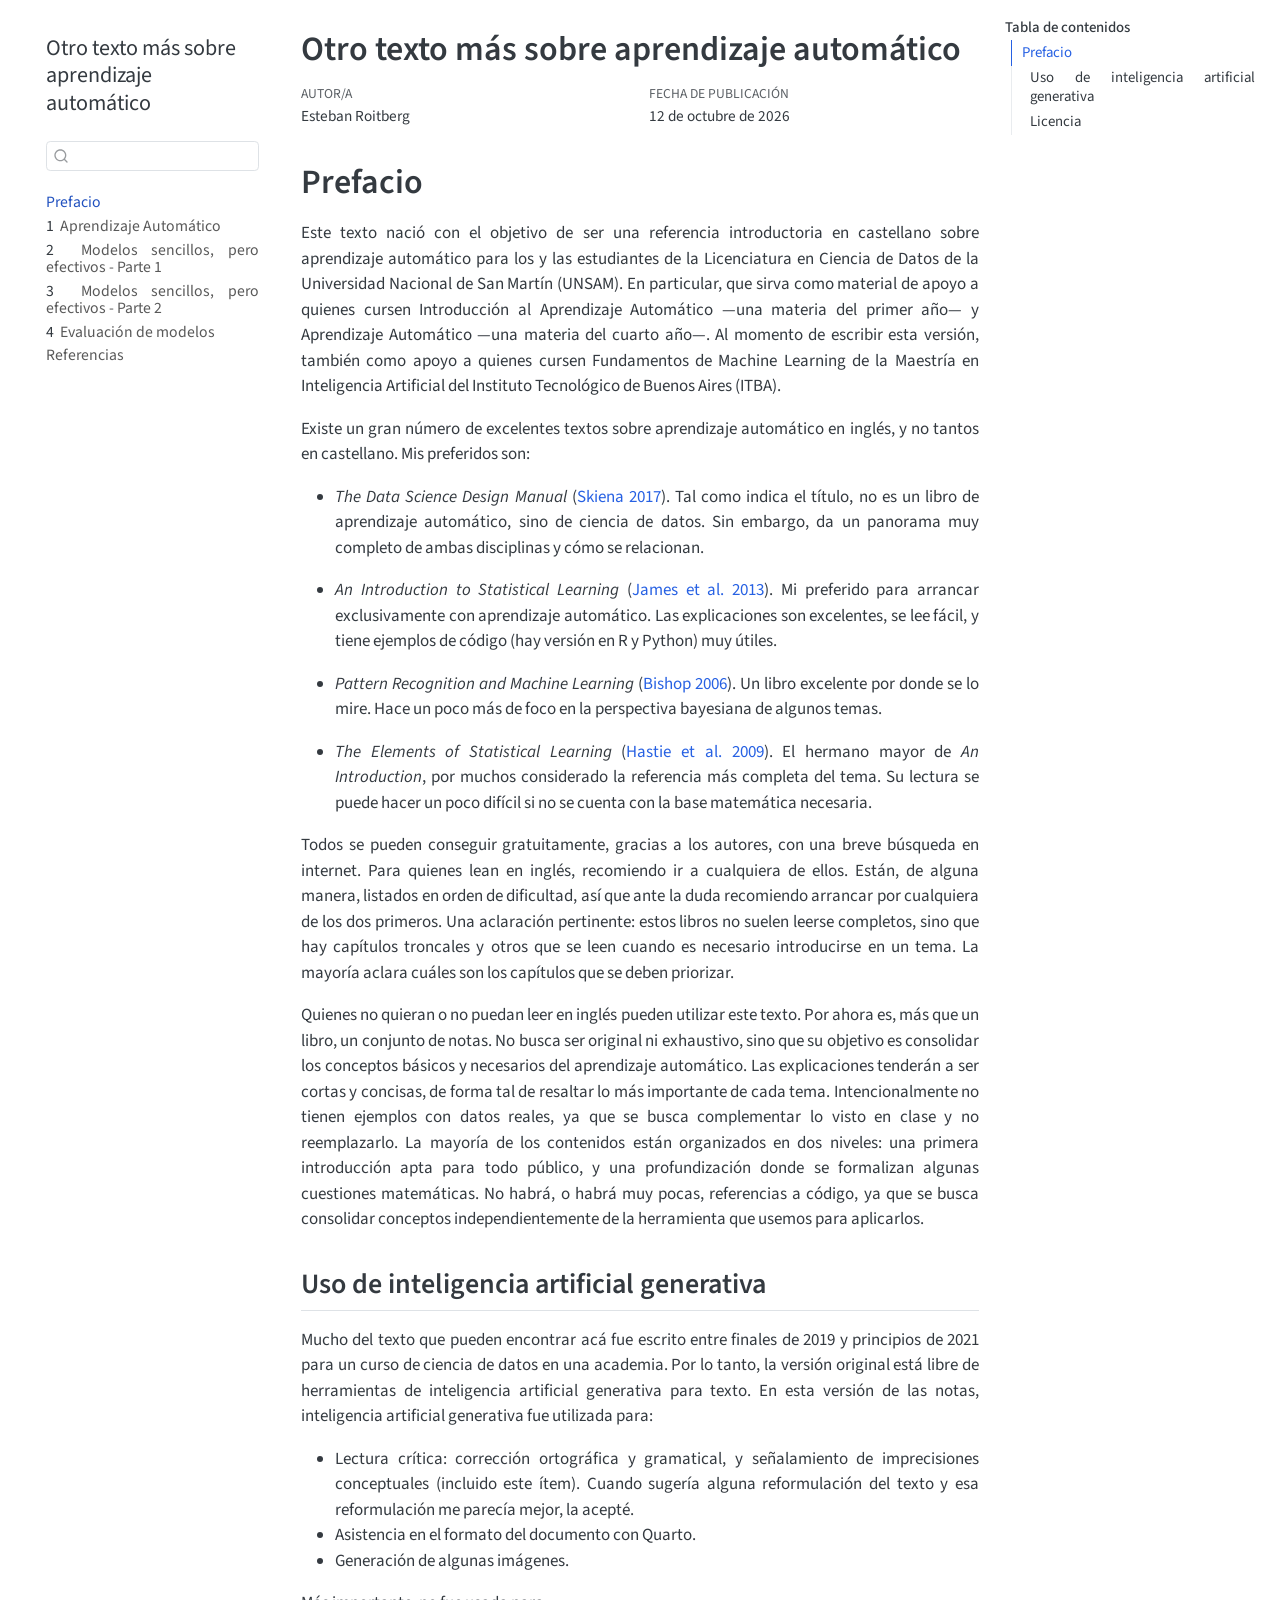
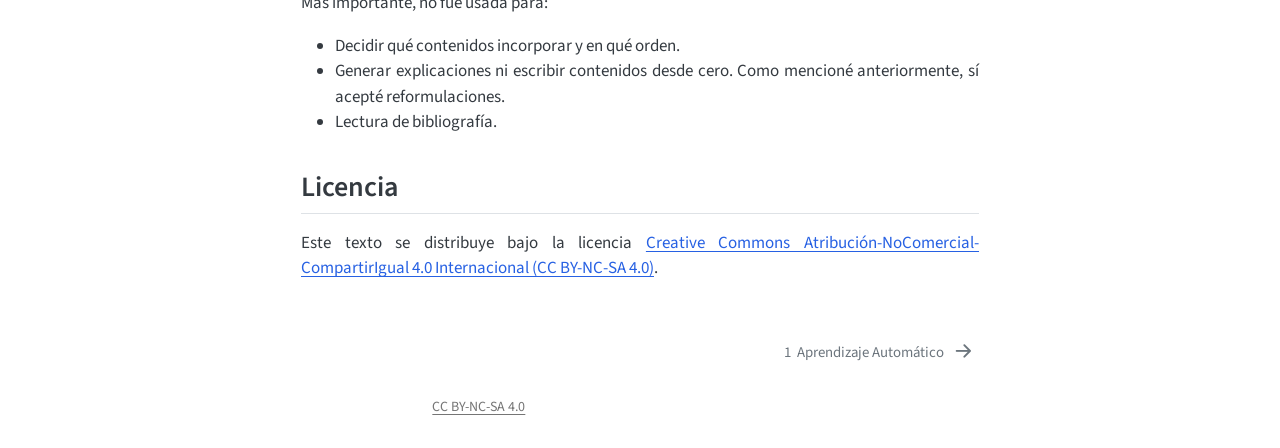
==== index.html @ 3bdeeda0 "Built site for gh-pages" ====
<!DOCTYPE html>
<html xmlns="http://www.w3.org/1999/xhtml" lang="es" xml:lang="es"><head>

<meta charset="utf-8">
<meta name="generator" content="quarto-1.10.18">

<meta name="viewport" content="width=device-width, initial-scale=1.0, user-scalable=yes">

<meta name="author" content="Esteban Roitberg">

<title>Otro texto más sobre aprendizaje automático</title>
<style>
/* Default styles provided by pandoc.
** See https://pandoc.org/MANUAL.html#variables-for-html for config info.
*/
span.smallcaps{font-variant: small-caps;}
div.columns{display: flex; gap: 1.5em;}
div.column{flex: auto;}
@media screen {
div.columns{gap: min(4vw, 1.5em);}
div.column{overflow-x: auto;}
}
div.hanging-indent{margin-left: 1.5em; text-indent: -1.5em;}
ul.task-list{list-style: none;}
ul.task-list li input[type="checkbox"] {
  width: 0.8em;
  margin: 0 0.8em 0.2em -1em; /* quarto-specific, see https://github.com/quarto-dev/quarto-cli/issues/4556 */ 
  vertical-align: middle;
}
/* CSS for citations */
div.csl-bib-body { }
div.csl-entry {
  clear: both;
}
.hanging-indent div.csl-entry {
  margin-left:2em;
  text-indent:-2em;
}
div.csl-left-margin {
  min-width:2em;
  float:left;
}
div.csl-right-inline {
  margin-left:2em;
  padding-left:1em;
}
div.csl-indent {
  margin-left: 2em;
}</style>


<script src="site_libs/quarto-nav/quarto-nav.js"></script>
<script src="site_libs/quarto-nav/headroom.min.js"></script>
<script src="site_libs/clipboard/clipboard.min.js"></script>
<script src="site_libs/quarto-search/autocomplete.umd.js"></script>
<script src="site_libs/quarto-search/fuse.min.js"></script>
<script src="site_libs/quarto-search/quarto-search.js"></script>
<meta name="quarto:offset" content="./">
<link href="./01-aprendizaje-automatico.html" rel="next">
<script src="site_libs/quarto-html/quarto.js" type="module"></script>
<script src="site_libs/quarto-html/tabsets/tabsets.js" type="module"></script>
<script src="site_libs/quarto-html/popper.min.js"></script>
<script src="site_libs/quarto-html/tippy.umd.min.js"></script>
<script src="site_libs/quarto-html/anchor.min.js"></script>
<link href="site_libs/quarto-html/tippy.css" rel="stylesheet">
<link href="site_libs/quarto-html/quarto-syntax-highlighting-64a204ab8560d761af7679ceaba22944.css" rel="stylesheet" id="quarto-text-highlighting-styles">
<script src="site_libs/bootstrap/bootstrap.min.js"></script>
<link href="site_libs/bootstrap/bootstrap-icons.css" rel="stylesheet">
<link href="site_libs/bootstrap/bootstrap-ac8c06e238fcfa0bde751453895f09d5.min.css" rel="stylesheet" append-hash="true" id="quarto-bootstrap" data-mode="light">
<script id="quarto-search-options" type="application/json">{
  "location": "sidebar",
  "copy-button": false,
  "collapse-after": 3,
  "panel-placement": "start",
  "type": "textbox",
  "limit": 50,
  "keyboard-shortcut": [
    "f",
    "/",
    "s"
  ],
  "show-item-context": false,
  "language": {
    "search-no-results-text": "No se han encontrado resultados",
    "search-matching-documents-text": "documentos encontrados",
    "search-copy-link-title": "Copiar el enlace en la búsqueda",
    "search-hide-matches-text": "Ocultar resultados adicionales",
    "search-more-match-text": "resultado adicional en este documento",
    "search-more-matches-text": "resultados adicionales en este documento",
    "search-clear-button-title": "Borrar",
    "search-text-placeholder": "",
    "search-detached-cancel-button-title": "Cancelar",
    "search-submit-button-title": "Enviar",
    "search-label": "Buscar"
  }
}</script>


<link rel="stylesheet" href="estilos.css">
</head>

<body class="nav-sidebar floating quarto-light">

<div id="quarto-search-results"></div>
  <header id="quarto-header" class="headroom fixed-top">
  <nav class="quarto-secondary-nav">
    <div class="container-fluid d-flex">
      <button type="button" class="quarto-btn-toggle btn" data-bs-toggle="collapse" role="button" data-bs-target=".quarto-sidebar-collapse-item" aria-controls="quarto-sidebar" aria-expanded="false" aria-label="Alternar barra lateral" onclick="if (window.quartoToggleHeadroom) { window.quartoToggleHeadroom(); }">
        <i class="bi bi-layout-text-sidebar-reverse"></i>
      </button>
        <nav class="quarto-page-breadcrumbs" aria-label="breadcrumb"><ol class="breadcrumb"><li class="breadcrumb-item"><a href="./index.html">Prefacio</a></li></ol></nav>
        <a class="flex-grow-1" role="navigation" data-bs-toggle="collapse" data-bs-target=".quarto-sidebar-collapse-item" aria-controls="quarto-sidebar" aria-expanded="false" aria-label="Alternar barra lateral" onclick="if (window.quartoToggleHeadroom) { window.quartoToggleHeadroom(); }">      
        </a>
      <button type="button" class="btn quarto-search-button" aria-label="Buscar" onclick="window.quartoOpenSearch();">
        <i class="bi bi-search"></i>
      </button>
    </div>
  </nav>
</header>
<!-- content -->
<div id="quarto-content" class="quarto-container page-columns page-rows-contents page-layout-article">
<!-- sidebar -->
  <nav id="quarto-sidebar" class="sidebar collapse collapse-horizontal quarto-sidebar-collapse-item sidebar-navigation floating overflow-auto">
    <div class="pt-lg-2 mt-2 text-left sidebar-header">
    <div class="sidebar-title mb-0 py-0">
      <a href="./">Otro texto más sobre aprendizaje automático</a> 
    </div>
      </div>
        <div class="mt-2 flex-shrink-0 align-items-center">
        <div class="sidebar-search">
        <div id="quarto-search" class="" title="Buscar"></div>
        </div>
        </div>
    <div class="sidebar-menu-container"> 
    <ul class="list-unstyled mt-1">
        <li class="sidebar-item">
  <div class="sidebar-item-container"> 
  <a href="./index.html" class="sidebar-item-text sidebar-link active">
 <span class="menu-text">Prefacio</span></a>
  </div>
</li>
        <li class="sidebar-item">
  <div class="sidebar-item-container"> 
  <a href="./01-aprendizaje-automatico.html" class="sidebar-item-text sidebar-link">
 <span class="menu-text"><span class="chapter-number">1</span>&nbsp; <span class="chapter-title">Aprendizaje Automático</span></span></a>
  </div>
</li>
        <li class="sidebar-item">
  <div class="sidebar-item-container"> 
  <a href="./02-modelos-sencillos-arboles.html" class="sidebar-item-text sidebar-link">
 <span class="menu-text"><span class="chapter-number">2</span>&nbsp; <span class="chapter-title">Modelos sencillos, pero efectivos - Parte 1</span></span></a>
  </div>
</li>
        <li class="sidebar-item">
  <div class="sidebar-item-container"> 
  <a href="./03-modelos-sencillos-regresion-lineal.html" class="sidebar-item-text sidebar-link">
 <span class="menu-text"><span class="chapter-number">3</span>&nbsp; <span class="chapter-title">Modelos sencillos, pero efectivos - Parte 2</span></span></a>
  </div>
</li>
        <li class="sidebar-item">
  <div class="sidebar-item-container"> 
  <a href="./04-evaluacion-de-modelos.html" class="sidebar-item-text sidebar-link">
 <span class="menu-text"><span class="chapter-number">4</span>&nbsp; <span class="chapter-title">Evaluación de modelos</span></span></a>
  </div>
</li>
        <li class="sidebar-item">
  <div class="sidebar-item-container"> 
  <a href="./references.html" class="sidebar-item-text sidebar-link">
 <span class="menu-text">Referencias</span></a>
  </div>
</li>
    </ul>
    </div>
</nav>
<div id="quarto-sidebar-glass" class="quarto-sidebar-collapse-item" data-bs-toggle="collapse" data-bs-target=".quarto-sidebar-collapse-item"></div>
<!-- margin-sidebar -->
    <div id="quarto-margin-sidebar" class="sidebar margin-sidebar">
        <nav id="TOC" role="doc-toc" class="toc-active">
    <h2 id="toc-title">Tabla de contenidos</h2>
   
  <ul>
  <li><a href="#prefacio" id="toc-prefacio" class="nav-link active" data-scroll-target="#prefacio">Prefacio</a>
  <ul class="collapse">
  <li><a href="#uso-de-inteligencia-artificial-generativa" id="toc-uso-de-inteligencia-artificial-generativa" class="nav-link" data-scroll-target="#uso-de-inteligencia-artificial-generativa">Uso de inteligencia artificial generativa</a></li>
  <li><a href="#licencia" id="toc-licencia" class="nav-link" data-scroll-target="#licencia">Licencia</a></li>
  </ul></li>
  </ul>
</nav>
    </div>
<!-- main -->
<main class="content" id="quarto-document-content">

<header id="title-block-header" class="quarto-title-block default">
<div class="quarto-title">
<h1 class="title">Otro texto más sobre aprendizaje automático</h1>
</div>



<div class="quarto-title-meta">

    <div>
    <div class="quarto-title-meta-heading">Autor/a</div>
    <div class="quarto-title-meta-contents">
             <p>Esteban Roitberg </p>
          </div>
  </div>
    
    <div>
    <div class="quarto-title-meta-heading">Fecha de publicación</div>
    <div class="quarto-title-meta-contents">
      <p class="date">12 de octubre de 2026</p>
    </div>
  </div>
  
    
  </div>
  


</header>


<section id="prefacio" class="level1 unnumbered">
<h1 class="unnumbered">Prefacio</h1>
<!-- Reglas de estilo:
1. negrita: término que se define, solo la primera vez.
1. cursiva: extranjerismos y énfasis. 

PENDIENTES:
- ¿Hacer que la figura de la intro sobre clasificación y frontersa, y la de árboles compartan puntos?
-->
<p>Este texto nació con el objetivo de ser una referencia introductoria en castellano sobre aprendizaje automático para los y las estudiantes de la Licenciatura en Ciencia de Datos de la Universidad Nacional de San Martín (UNSAM). En particular, que sirva como material de apoyo a quienes cursen Introducción al Aprendizaje Automático —una materia del primer año— y Aprendizaje Automático —una materia del cuarto año—. Al momento de escribir esta versión, también como apoyo a quienes cursen Fundamentos de Machine Learning de la Maestría en Inteligencia Artificial del Instituto Tecnológico de Buenos Aires (ITBA).</p>
<p>Existe un gran número de excelentes textos sobre aprendizaje automático en inglés, y no tantos en castellano. Mis preferidos son:</p>
<ul>
<li><p><em>The Data Science Design Manual</em> <span class="citation" data-cites="skiena2017data">(<a href="references.html#ref-skiena2017data" role="doc-biblioref">Skiena 2017</a>)</span>. Tal como indica el título, no es un libro de aprendizaje automático, sino de ciencia de datos. Sin embargo, da un panorama muy completo de ambas disciplinas y cómo se relacionan.</p></li>
<li><p><em>An Introduction to Statistical Learning</em> <span class="citation" data-cites="james2013introduction">(<a href="references.html#ref-james2013introduction" role="doc-biblioref"><span class="nocase">James et&nbsp;al.</span> 2013</a>)</span>. Mi preferido para arrancar exclusivamente con aprendizaje automático. Las explicaciones son excelentes, se lee fácil, y tiene ejemplos de código (hay versión en R y Python) muy útiles.</p></li>
<li><p><em>Pattern Recognition and Machine Learning</em> <span class="citation" data-cites="bishop2006pattern">(<a href="references.html#ref-bishop2006pattern" role="doc-biblioref">Bishop 2006</a>)</span>. Un libro excelente por donde se lo mire. Hace un poco más de foco en la perspectiva bayesiana de algunos temas.</p></li>
<li><p><em>The Elements of Statistical Learning</em> <span class="citation" data-cites="hastie2009elements">(<a href="references.html#ref-hastie2009elements" role="doc-biblioref"><span class="nocase">Hastie et&nbsp;al.</span> 2009</a>)</span>. El hermano mayor de <em>An Introduction</em>, por muchos considerado la referencia más completa del tema. Su lectura se puede hacer un poco difícil si no se cuenta con la base matemática necesaria.</p></li>
</ul>
<p>Todos se pueden conseguir gratuitamente, gracias a los autores, con una breve búsqueda en internet. Para quienes lean en inglés, recomiendo ir a cualquiera de ellos. Están, de alguna manera, listados en orden de dificultad, así que ante la duda recomiendo arrancar por cualquiera de los dos primeros. Una aclaración pertinente: estos libros no suelen leerse completos, sino que hay capítulos troncales y otros que se leen cuando es necesario introducirse en un tema. La mayoría aclara cuáles son los capítulos que se deben priorizar.</p>
<p>Quienes no quieran o no puedan leer en inglés pueden utilizar este texto. Por ahora es, más que un libro, un conjunto de notas. No busca ser original ni exhaustivo, sino que su objetivo es consolidar los conceptos básicos y necesarios del aprendizaje automático. Las explicaciones tenderán a ser cortas y concisas, de forma tal de resaltar lo más importante de cada tema. Intencionalmente no tienen ejemplos con datos reales, ya que se busca complementar lo visto en clase y no reemplazarlo. La mayoría de los contenidos están organizados en dos niveles: una primera introducción apta para todo público, y una profundización donde se formalizan algunas cuestiones matemáticas. No habrá, o habrá muy pocas, referencias a código, ya que se busca consolidar conceptos independientemente de la herramienta que usemos para aplicarlos.</p>
<section id="uso-de-inteligencia-artificial-generativa" class="level2">
<h2 class="anchored" data-anchor-id="uso-de-inteligencia-artificial-generativa">Uso de inteligencia artificial generativa</h2>
<p>Mucho del texto que pueden encontrar acá fue escrito entre finales de 2019 y principios de 2021 para un curso de ciencia de datos en una academia. Por lo tanto, la versión original está libre de herramientas de inteligencia artificial generativa para texto. En esta versión de las notas, inteligencia artificial generativa fue utilizada para:</p>
<ul>
<li>Lectura crítica: corrección ortográfica y gramatical, y señalamiento de imprecisiones conceptuales (incluido este ítem). Cuando sugería alguna reformulación del texto y esa reformulación me parecía mejor, la acepté.</li>
<li>Asistencia en el formato del documento con Quarto.</li>
<li>Generación de algunas imágenes.</li>
</ul>
<p>Más importante, no fue usada para:</p>
<ul>
<li>Decidir qué contenidos incorporar y en qué orden.</li>
<li>Generar explicaciones ni escribir contenidos desde cero. Como mencioné anteriormente, sí acepté reformulaciones.</li>
<li>Lectura de bibliografía.</li>
</ul>
</section>
<section id="licencia" class="level2">
<h2 class="anchored" data-anchor-id="licencia">Licencia</h2>
<p>Este texto se distribuye bajo la licencia <a href="https://creativecommons.org/licenses/by-nc-sa/4.0/deed.es">Creative Commons Atribución-NoComercial-CompartirIgual 4.0 Internacional (CC BY-NC-SA 4.0)</a>.</p>


<div id="refs" class="references csl-bib-body hanging-indent" role="list" style="display: none">
<div id="ref-bishop2006pattern" class="csl-entry" role="listitem">
Bishop, Christopher M. 2006. <em>Pattern Recognition and Machine Learning</em>. Springer.
</div>
<div id="ref-hastie2009elements" class="csl-entry" role="listitem">
<span class="nocase">Hastie, Trevor, Robert Tibshirani, Jerome Friedman, et&nbsp;al.</span> 2009. <em>The Elements of Statistical Learning</em>. Springer.
</div>
<div id="ref-james2013introduction" class="csl-entry" role="listitem">
<span class="nocase">James, Gareth, Daniela Witten, Trevor Hastie, Robert Tibshirani, et&nbsp;al.</span> 2013. <em>An Introduction to Statistical Learning</em>. Springer.
</div>
<div id="ref-skiena2017data" class="csl-entry" role="listitem">
Skiena, Steven S. 2017. <em>The Data Science Design Manual</em>. Springer.
</div>
</div>
</section>
</section>

</main> <!-- /main -->
<script id="quarto-html-after-body" type="application/javascript">
  window.document.addEventListener("DOMContentLoaded", function (event) {
    const icon = "";
    const anchorJS = new window.AnchorJS();
    anchorJS.options = {
      placement: 'right',
      icon: icon
    };
    anchorJS.add('.anchored');
    const isCodeAnnotation = (el) => {
      for (const clz of el.classList) {
        if (clz.startsWith('code-annotation-')) {                     
          return true;
        }
      }
      return false;
    }
    const onCopySuccess = function(e) {
      // button target
      const button = e.trigger;
      // don't keep focus
      button.blur();
      // flash "checked"
      button.classList.add('code-copy-button-checked');
      var currentTitle = button.getAttribute("title");
      button.setAttribute("title", "Copiado");
      let tooltip;
      if (window.bootstrap) {
        button.setAttribute("data-bs-toggle", "tooltip");
        button.setAttribute("data-bs-placement", "left");
        button.setAttribute("data-bs-title", "Copiado");
        tooltip = new bootstrap.Tooltip(button, 
          { trigger: "manual", 
            customClass: "code-copy-button-tooltip",
            offset: [0, -8]});
        tooltip.show();    
      }
      setTimeout(function() {
        if (tooltip) {
          tooltip.hide();
          button.removeAttribute("data-bs-title");
          button.removeAttribute("data-bs-toggle");
          button.removeAttribute("data-bs-placement");
        }
        button.setAttribute("title", currentTitle);
        button.classList.remove('code-copy-button-checked');
      }, 1000);
      // clear code selection
      e.clearSelection();
    }
    const getTextToCopy = function(trigger) {
      const outerScaffold = trigger.parentElement.cloneNode(true);
      const codeEl = outerScaffold.querySelector('code');
      for (const childEl of codeEl.children) {
        if (isCodeAnnotation(childEl)) {
          childEl.remove();
        }
      }
      return codeEl.innerText;
    }
    const clipboard = new window.ClipboardJS('.code-copy-button:not([data-in-quarto-modal])', {
      text: getTextToCopy
    });
    clipboard.on('success', onCopySuccess);
    if (window.document.getElementById('quarto-embedded-source-code-modal')) {
      const clipboardModal = new window.ClipboardJS('.code-copy-button[data-in-quarto-modal]', {
        text: getTextToCopy,
        container: window.document.getElementById('quarto-embedded-source-code-modal')
      });
      clipboardModal.on('success', onCopySuccess);
    }
      var localhostRegex = new RegExp(/^(?:http|https):\/\/localhost\:?[0-9]*\//);
      var mailtoRegex = new RegExp(/^mailto:/);
        var filterRegex = new RegExp('/' + window.location.host + '/');
      var isInternal = (href) => {
          return filterRegex.test(href) || localhostRegex.test(href) || mailtoRegex.test(href);
      }
      // Inspect non-navigation links and adorn them if external
     var links = window.document.querySelectorAll('a[href]:not(.nav-link):not(.navbar-brand):not(.toc-action):not(.sidebar-link):not(.sidebar-item-toggle):not(.pagination-link):not(.no-external):not([aria-hidden]):not(.dropdown-item):not(.quarto-navigation-tool):not(.about-link)');
      for (var i=0; i<links.length; i++) {
        const link = links[i];
        if (!isInternal(link.href)) {
          // undo the damage that might have been done by quarto-nav.js in the case of
          // links that we want to consider external
          if (link.dataset.originalHref !== undefined) {
            link.href = link.dataset.originalHref;
          }
        }
      }
    function tippyHover(el, contentFn, onTriggerFn, onUntriggerFn) {
      const config = {
        allowHTML: true,
        maxWidth: 500,
        delay: 100,
        arrow: false,
        appendTo: function(el) {
            return el.parentElement;
        },
        interactive: true,
        interactiveBorder: 10,
        theme: 'quarto',
        placement: 'bottom-start',
      };
      if (contentFn) {
        config.content = contentFn;
      }
      if (onTriggerFn) {
        config.onTrigger = onTriggerFn;
      }
      if (onUntriggerFn) {
        config.onUntrigger = onUntriggerFn;
      }
      window.tippy(el, config); 
    }
    const noterefs = window.document.querySelectorAll('a[role="doc-noteref"]');
    for (var i=0; i<noterefs.length; i++) {
      const ref = noterefs[i];
      tippyHover(ref, function() {
        // use id or data attribute instead here
        let href = ref.getAttribute('data-footnote-href') || ref.getAttribute('href');
        try { href = new URL(href).hash; } catch {}
        const id = href.replace(/^#\/?/, "");
        const note = window.document.getElementById(id);
        if (note) {
          return note.innerHTML;
        } else {
          return "";
        }
      });
    }
    const xrefs = window.document.querySelectorAll('a.quarto-xref');
    const processXRef = (id, note) => {
      // Strip column container classes
      const stripColumnClz = (el) => {
        el.classList.remove("page-full", "page-columns");
        if (el.children) {
          for (const child of el.children) {
            stripColumnClz(child);
          }
        }
      }
      stripColumnClz(note)
      if (id === null || id.startsWith('sec-')) {
        // Special case sections, only their first couple elements
        const container = document.createElement("div");
        if (note.children && note.children.length > 2) {
          container.appendChild(note.children[0].cloneNode(true));
          for (let i = 1; i < note.children.length; i++) {
            const child = note.children[i];
            if (child.tagName === "P" && child.innerText === "") {
              continue;
            } else {
              container.appendChild(child.cloneNode(true));
              break;
            }
          }
          if (window.Quarto?.typesetMath) {
            window.Quarto.typesetMath(container);
          }
          return container.innerHTML
        } else {
          if (window.Quarto?.typesetMath) {
            window.Quarto.typesetMath(note);
          }
          return note.innerHTML;
        }
      } else {
        // Remove any anchor links if they are present
        const anchorLink = note.querySelector('a.anchorjs-link');
        if (anchorLink) {
          anchorLink.remove();
        }
        if (window.Quarto?.typesetMath) {
          window.Quarto.typesetMath(note);
        }
        if (note.classList.contains("callout")) {
          return note.outerHTML;
        } else {
          return note.innerHTML;
        }
      }
    }
    for (var i=0; i<xrefs.length; i++) {
      const xref = xrefs[i];
      tippyHover(xref, undefined, function(instance) {
        instance.disable();
        let url = xref.getAttribute('href');
        let hash = undefined; 
        if (url.startsWith('#')) {
          hash = url;
        } else {
          try { hash = new URL(url).hash; } catch {}
        }
        if (hash) {
          const id = hash.replace(/^#\/?/, "");
          const note = window.document.getElementById(id);
          if (note !== null) {
            try {
              const html = processXRef(id, note.cloneNode(true));
              instance.setContent(html);
            } finally {
              instance.enable();
              instance.show();
            }
          } else {
            // See if we can fetch this
            fetch(url.split('#')[0])
            .then(res => res.text())
            .then(html => {
              const parser = new DOMParser();
              const htmlDoc = parser.parseFromString(html, "text/html");
              const note = htmlDoc.getElementById(id);
              if (note !== null) {
                const html = processXRef(id, note);
                instance.setContent(html);
              } 
            }).finally(() => {
              instance.enable();
              instance.show();
            });
          }
        } else {
          // See if we can fetch a full url (with no hash to target)
          // This is a special case and we should probably do some content thinning / targeting
          fetch(url)
          .then(res => res.text())
          .then(html => {
            const parser = new DOMParser();
            const htmlDoc = parser.parseFromString(html, "text/html");
            const note = htmlDoc.querySelector('main.content');
            if (note !== null) {
              // This should only happen for chapter cross references
              // (since there is no id in the URL)
              // remove the first header
              if (note.children.length > 0 && note.children[0].tagName === "HEADER") {
                note.children[0].remove();
              }
              const html = processXRef(null, note);
              instance.setContent(html);
            } 
          }).finally(() => {
            instance.enable();
            instance.show();
          });
        }
      }, function(instance) {
      });
    }
        let selectedAnnoteEl;
        const selectorForAnnotation = ( cell, annotation) => {
          let cellAttr = 'data-code-cell="' + cell + '"';
          let lineAttr = 'data-code-annotation="' +  annotation + '"';
          const selector = 'span[' + cellAttr + '][' + lineAttr + ']';
          return selector;
        }
        const selectCodeLines = (annoteEl) => {
          const doc = window.document;
          const targetCell = annoteEl.getAttribute("data-target-cell");
          const targetAnnotation = annoteEl.getAttribute("data-target-annotation");
          const annoteSpan = window.document.querySelector(selectorForAnnotation(targetCell, targetAnnotation));
          const lines = annoteSpan.getAttribute("data-code-lines").split(",");
          const lineIds = lines.map((line) => {
            return targetCell + "-" + line;
          })
          let top = null;
          let height = null;
          let parent = null;
          if (lineIds.length > 0) {
              //compute the position of the single el (top and bottom and make a div)
              const el = window.document.getElementById(lineIds[0]);
              top = el.offsetTop;
              height = el.offsetHeight;
              parent = el.parentElement.parentElement;
            if (lineIds.length > 1) {
              const lastEl = window.document.getElementById(lineIds[lineIds.length - 1]);
              const bottom = lastEl.offsetTop + lastEl.offsetHeight;
              height = bottom - top;
            }
            if (top !== null && height !== null && parent !== null) {
              // cook up a div (if necessary) and position it 
              let div = window.document.getElementById("code-annotation-line-highlight");
              if (div === null) {
                div = window.document.createElement("div");
                div.setAttribute("id", "code-annotation-line-highlight");
                div.style.position = 'absolute';
                parent.appendChild(div);
              }
              div.style.top = top - 2 + "px";
              div.style.height = height + 4 + "px";
              div.style.left = 0;
              let gutterDiv = window.document.getElementById("code-annotation-line-highlight-gutter");
              if (gutterDiv === null) {
                gutterDiv = window.document.createElement("div");
                gutterDiv.setAttribute("id", "code-annotation-line-highlight-gutter");
                gutterDiv.style.position = 'absolute';
                const codeCell = window.document.getElementById(targetCell);
                const gutter = codeCell.querySelector('.code-annotation-gutter');
                gutter.appendChild(gutterDiv);
              }
              gutterDiv.style.top = top - 2 + "px";
              gutterDiv.style.height = height + 4 + "px";
            }
            selectedAnnoteEl = annoteEl;
          }
        };
        const unselectCodeLines = () => {
          const elementsIds = ["code-annotation-line-highlight", "code-annotation-line-highlight-gutter"];
          elementsIds.forEach((elId) => {
            const div = window.document.getElementById(elId);
            if (div) {
              div.remove();
            }
          });
          selectedAnnoteEl = undefined;
        };
          // Handle positioning of the toggle
      window.addEventListener(
        "resize",
        throttle(() => {
          elRect = undefined;
          if (selectedAnnoteEl) {
            selectCodeLines(selectedAnnoteEl);
          }
        }, 10)
      );
      function throttle(fn, ms) {
      let throttle = false;
      let timer;
        return (...args) => {
          if(!throttle) { // first call gets through
              fn.apply(this, args);
              throttle = true;
          } else { // all the others get throttled
              if(timer) clearTimeout(timer); // cancel #2
              timer = setTimeout(() => {
                fn.apply(this, args);
                timer = throttle = false;
              }, ms);
          }
        };
      }
        // Attach click handler to the DT
        const annoteDls = window.document.querySelectorAll('dt[data-target-cell]');
        for (const annoteDlNode of annoteDls) {
          annoteDlNode.addEventListener('click', (event) => {
            const clickedEl = event.target;
            if (clickedEl !== selectedAnnoteEl) {
              unselectCodeLines();
              const activeEl = window.document.querySelector('dt[data-target-cell].code-annotation-active');
              if (activeEl) {
                activeEl.classList.remove('code-annotation-active');
              }
              selectCodeLines(clickedEl);
              clickedEl.classList.add('code-annotation-active');
            } else {
              // Unselect the line
              unselectCodeLines();
              clickedEl.classList.remove('code-annotation-active');
            }
          });
        }
    const findCites = (el) => {
      const parentEl = el.parentElement;
      if (parentEl) {
        const cites = parentEl.dataset.cites;
        if (cites) {
          return {
            el,
            cites: cites.split(' ')
          };
        } else {
          return findCites(el.parentElement)
        }
      } else {
        return undefined;
      }
    };
    var bibliorefs = window.document.querySelectorAll('a[role="doc-biblioref"]');
    for (var i=0; i<bibliorefs.length; i++) {
      const ref = bibliorefs[i];
      const citeInfo = findCites(ref);
      if (citeInfo) {
        tippyHover(citeInfo.el, function() {
          var popup = window.document.createElement('div');
          citeInfo.cites.forEach(function(cite) {
            var citeDiv = window.document.createElement('div');
            citeDiv.classList.add('hanging-indent');
            citeDiv.classList.add('csl-entry');
            var biblioDiv = window.document.getElementById('ref-' + cite);
            if (biblioDiv) {
              citeDiv.innerHTML = biblioDiv.innerHTML;
            }
            popup.appendChild(citeDiv);
          });
          return popup.innerHTML;
        });
      }
    }
  });
  </script>
<nav class="page-navigation">
  <div class="nav-page nav-page-previous">
  </div>
  <div class="nav-page nav-page-next">
      <a href="./01-aprendizaje-automatico.html" class="pagination-link" aria-label="Aprendizaje Automático">
        <span class="nav-page-text"><span class="chapter-number">1</span>&nbsp; <span class="chapter-title">Aprendizaje Automático</span></span> <i class="bi bi-arrow-right-short"></i>
      </a>
  </div>
</nav>
</div> <!-- /content -->
<footer class="footer">
  <div class="nav-footer">
    <div class="nav-footer-left">
      &nbsp;
    </div>   
    <div class="nav-footer-center">
<p><a href="https://creativecommons.org/licenses/by-nc-sa/4.0/deed.es">CC BY-NC-SA 4.0</a></p>
</div>
    <div class="nav-footer-right">
      &nbsp;
    </div>
  </div>
</footer>




</body></html>
---- site_libs/quarto-html/tippy.css ----
.tippy-box[data-animation=fade][data-state=hidden]{opacity:0}[data-tippy-root]{max-width:calc(100vw - 10px)}.tippy-box{position:relative;background-color:#333;color:#fff;border-radius:4px;font-size:14px;line-height:1.4;white-space:normal;outline:0;transition-property:transform,visibility,opacity}.tippy-box[data-placement^=top]>.tippy-arrow{bottom:0}.tippy-box[data-placement^=top]>.tippy-arrow:before{bottom:-7px;left:0;border-width:8px 8px 0;border-top-color:initial;transform-origin:center top}.tippy-box[data-placement^=bottom]>.tippy-arrow{top:0}.tippy-box[data-placement^=bottom]>.tippy-arrow:before{top:-7px;left:0;border-width:0 8px 8px;border-bottom-color:initial;transform-origin:center bottom}.tippy-box[data-placement^=left]>.tippy-arrow{right:0}.tippy-box[data-placement^=left]>.tippy-arrow:before{border-width:8px 0 8px 8px;border-left-color:initial;right:-7px;transform-origin:center left}.tippy-box[data-placement^=right]>.tippy-arrow{left:0}.tippy-box[data-placement^=right]>.tippy-arrow:before{left:-7px;border-width:8px 8px 8px 0;border-right-color:initial;transform-origin:center right}.tippy-box[data-inertia][data-state=visible]{transition-timing-function:cubic-bezier(.54,1.5,.38,1.11)}.tippy-arrow{width:16px;height:16px;color:#333}.tippy-arrow:before{content:"";position:absolute;border-color:transparent;border-style:solid}.tippy-content{position:relative;padding:5px 9px;z-index:1}
---- site_libs/quarto-html/quarto-syntax-highlighting-64a204ab8560d761af7679ceaba22944.css ----
/* quarto syntax highlight colors */
:root {
  --quarto-hl-ot-color: #003B4F;
  --quarto-hl-at-color: #657422;
  --quarto-hl-ss-color: #20794D;
  --quarto-hl-an-color: #5E5E5E;
  --quarto-hl-fu-color: #4758AB;
  --quarto-hl-st-color: #20794D;
  --quarto-hl-cf-color: #003B4F;
  --quarto-hl-op-color: #5E5E5E;
  --quarto-hl-er-color: #AD0000;
  --quarto-hl-bn-color: #AD0000;
  --quarto-hl-al-color: #AD0000;
  --quarto-hl-va-color: #111111;
  --quarto-hl-bu-color: inherit;
  --quarto-hl-ex-color: inherit;
  --quarto-hl-pp-color: #AD0000;
  --quarto-hl-in-color: #5E5E5E;
  --quarto-hl-vs-color: #20794D;
  --quarto-hl-wa-color: #5E5E5E;
  --quarto-hl-do-color: #5E5E5E;
  --quarto-hl-im-color: #00769E;
  --quarto-hl-ch-color: #20794D;
  --quarto-hl-dt-color: #AD0000;
  --quarto-hl-fl-color: #AD0000;
  --quarto-hl-co-color: #5E5E5E;
  --quarto-hl-cv-color: #5E5E5E;
  --quarto-hl-cn-color: #8f5902;
  --quarto-hl-sc-color: #5E5E5E;
  --quarto-hl-dv-color: #AD0000;
  --quarto-hl-kw-color: #003B4F;
}

/* other quarto variables */
:root {
  --quarto-font-monospace: SFMono-Regular, Menlo, Monaco, Consolas, "Liberation Mono", "Courier New", monospace;
}

/* syntax highlight based on Pandoc's rules */
pre > code.sourceCode > span {
  color: #003B4F;
}

code.sourceCode > span {
  color: #003B4F;
}

div.sourceCode,
div.sourceCode pre.sourceCode {
  color: #003B4F;
}

/* Normal */
code span {
  color: #003B4F;
}

/* Alert */
code span.al {
  color: #AD0000;
  font-style: inherit;
}

/* Annotation */
code span.an {
  color: #5E5E5E;
  font-style: inherit;
}

/* Attribute */
code span.at {
  color: #657422;
  font-style: inherit;
}

/* BaseN */
code span.bn {
  color: #AD0000;
  font-style: inherit;
}

/* BuiltIn */
code span.bu {
  font-style: inherit;
}

/* ControlFlow */
code span.cf {
  color: #003B4F;
  font-weight: bold;
  font-style: inherit;
}

/* Char */
code span.ch {
  color: #20794D;
  font-style: inherit;
}

/* Constant */
code span.cn {
  color: #8f5902;
  font-style: inherit;
}

/* Comment */
code span.co {
  color: #5E5E5E;
  font-style: inherit;
}

/* CommentVar */
code span.cv {
  color: #5E5E5E;
  font-style: italic;
}

/* Documentation */
code span.do {
  color: #5E5E5E;
  font-style: italic;
}

/* DataType */
code span.dt {
  color: #AD0000;
  font-style: inherit;
}

/* DecVal */
code span.dv {
  color: #AD0000;
  font-style: inherit;
}

/* Error */
code span.er {
  color: #AD0000;
  font-style: inherit;
}

/* Extension */
code span.ex {
  font-style: inherit;
}

/* Float */
code span.fl {
  color: #AD0000;
  font-style: inherit;
}

/* Function */
code span.fu {
  color: #4758AB;
  font-style: inherit;
}

/* Import */
code span.im {
  color: #00769E;
  font-style: inherit;
}

/* Information */
code span.in {
  color: #5E5E5E;
  font-style: inherit;
}

/* Keyword */
code span.kw {
  color: #003B4F;
  font-weight: bold;
  font-style: inherit;
}

/* Operator */
code span.op {
  color: #5E5E5E;
  font-style: inherit;
}

/* Other */
code span.ot {
  color: #003B4F;
  font-style: inherit;
}

/* Preprocessor */
code span.pp {
  color: #AD0000;
  font-style: inherit;
}

/* SpecialChar */
code span.sc {
  color: #5E5E5E;
  font-style: inherit;
}

/* SpecialString */
code span.ss {
  color: #20794D;
  font-style: inherit;
}

/* String */
code span.st {
  color: #20794D;
  font-style: inherit;
}

/* Variable */
code span.va {
  color: #111111;
  font-style: inherit;
}

/* VerbatimString */
code span.vs {
  color: #20794D;
  font-style: inherit;
}

/* Warning */
code span.wa {
  color: #5E5E5E;
  font-style: italic;
}

.prevent-inlining {
  content: "</";
}

/*# sourceMappingURL=9d8d5bb603a83b8298b89080a598c93b.css.map */
---- estilos.css ----
/* estilos.css */
p, li {
  text-align: justify;
  hyphens: auto;
}

.fuente {
  margin-left: 1cm;
  margin-right: 1cm;
  font-size: 0.9em;
}
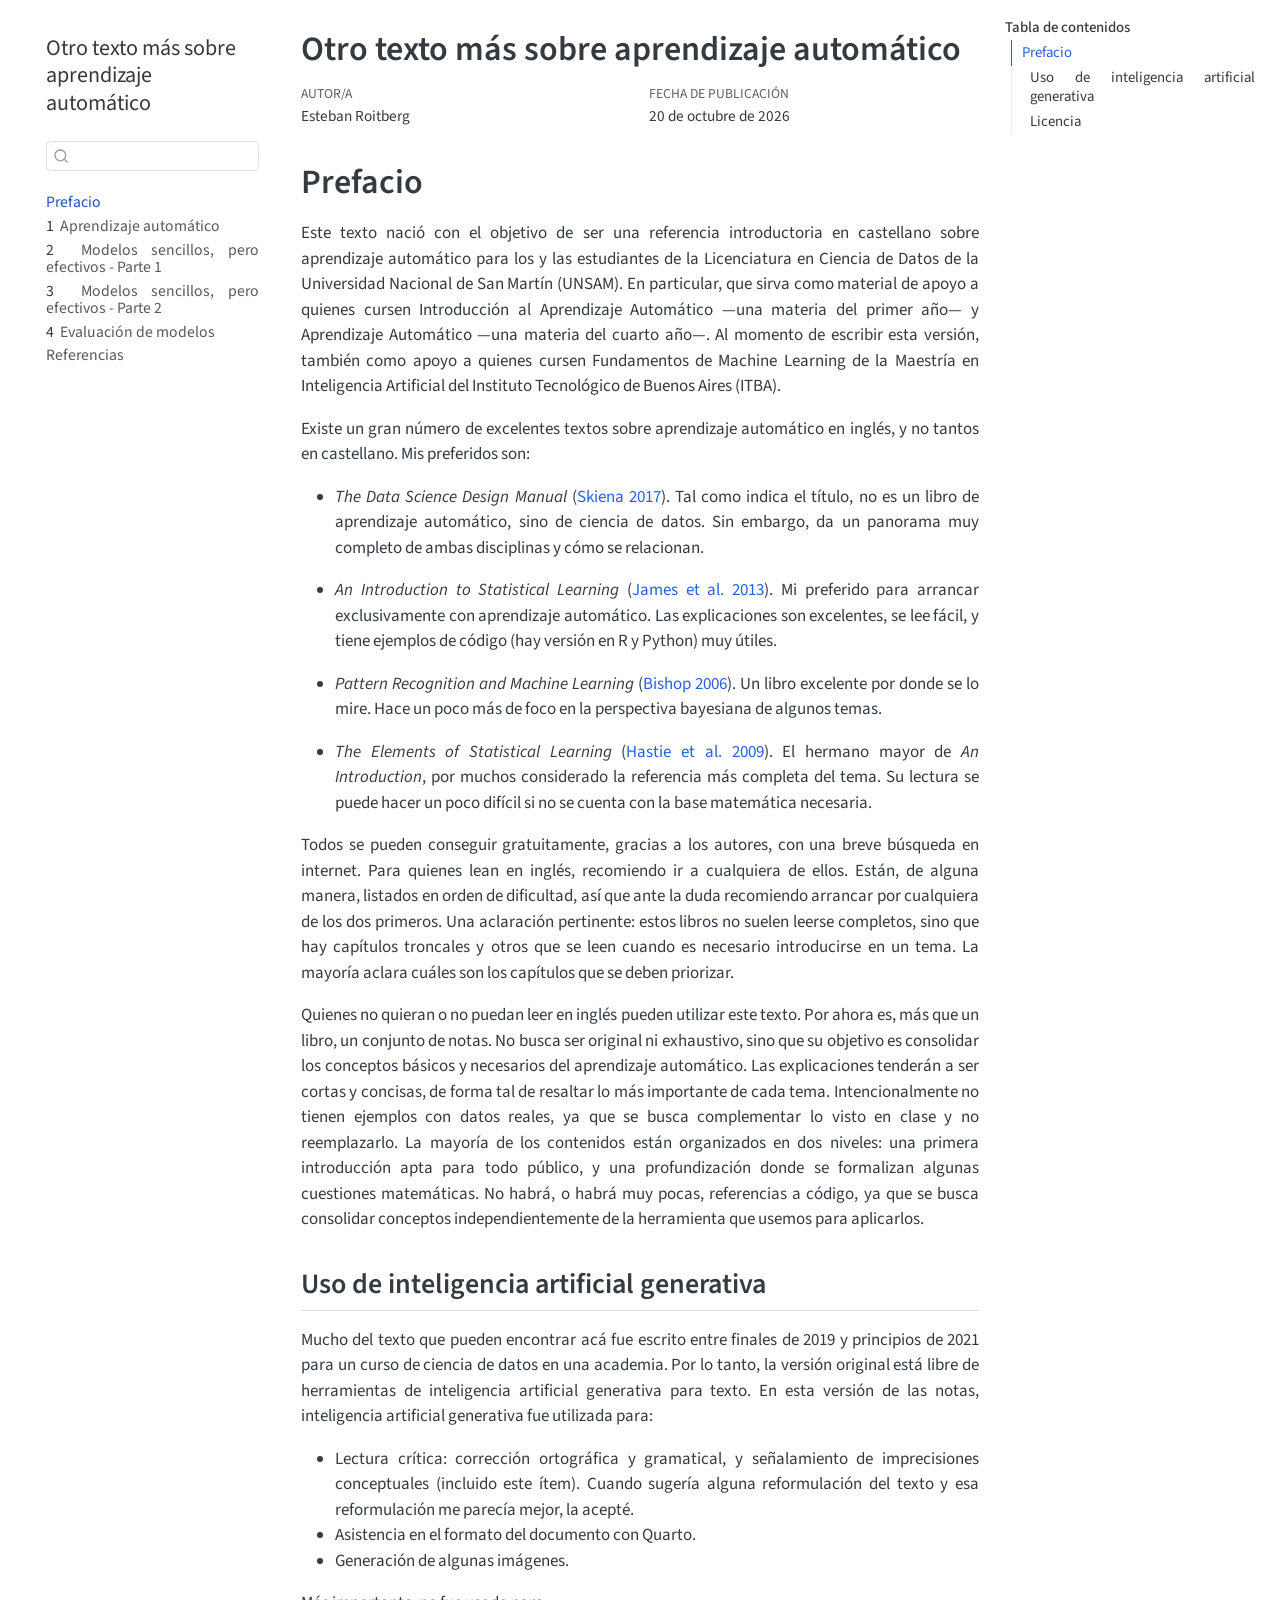
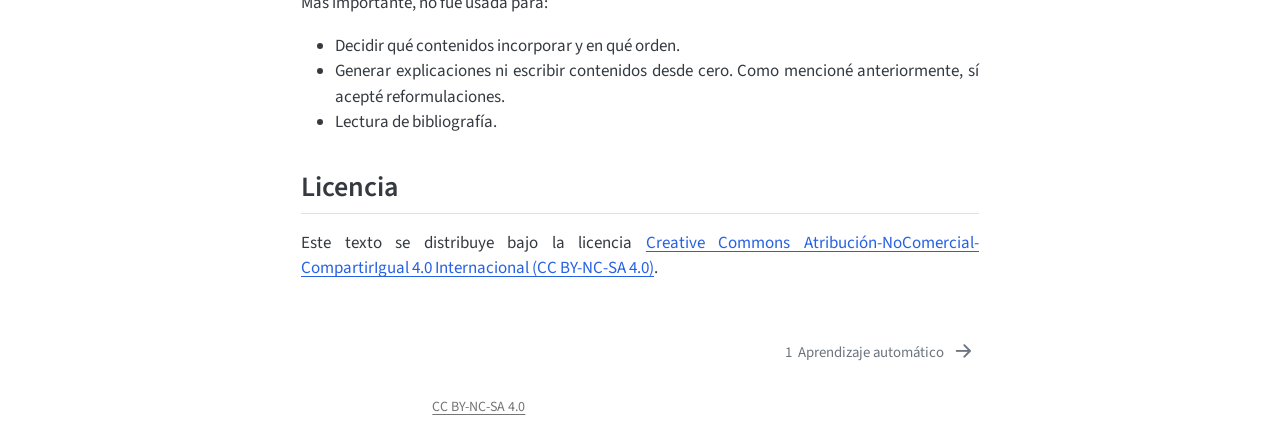
==== commit ce8115ac: "Built site for gh-pages" ====
--- a/index.html
+++ b/index.html
@@ -142,7 +142,7 @@
         <li class="sidebar-item">
   <div class="sidebar-item-container"> 
   <a href="./01-aprendizaje-automatico.html" class="sidebar-item-text sidebar-link">
- <span class="menu-text"><span class="chapter-number">1</span>&nbsp; <span class="chapter-title">Aprendizaje Automático</span></span></a>
+ <span class="menu-text"><span class="chapter-number">1</span>&nbsp; <span class="chapter-title">Aprendizaje automático</span></span></a>
   </div>
 </li>
         <li class="sidebar-item">
@@ -209,7 +209,7 @@
     <div>
     <div class="quarto-title-meta-heading">Fecha de publicación</div>
     <div class="quarto-title-meta-contents">
-      <p class="date">12 de octubre de 2026</p>
+      <p class="date">20 de octubre de 2026</p>
     </div>
   </div>
   
@@ -682,8 +682,8 @@
   <div class="nav-page nav-page-previous">
   </div>
   <div class="nav-page nav-page-next">
-      <a href="./01-aprendizaje-automatico.html" class="pagination-link" aria-label="Aprendizaje Automático">
-        <span class="nav-page-text"><span class="chapter-number">1</span>&nbsp; <span class="chapter-title">Aprendizaje Automático</span></span> <i class="bi bi-arrow-right-short"></i>
+      <a href="./01-aprendizaje-automatico.html" class="pagination-link" aria-label="Aprendizaje automático">
+        <span class="nav-page-text"><span class="chapter-number">1</span>&nbsp; <span class="chapter-title">Aprendizaje automático</span></span> <i class="bi bi-arrow-right-short"></i>
       </a>
   </div>
 </nav>
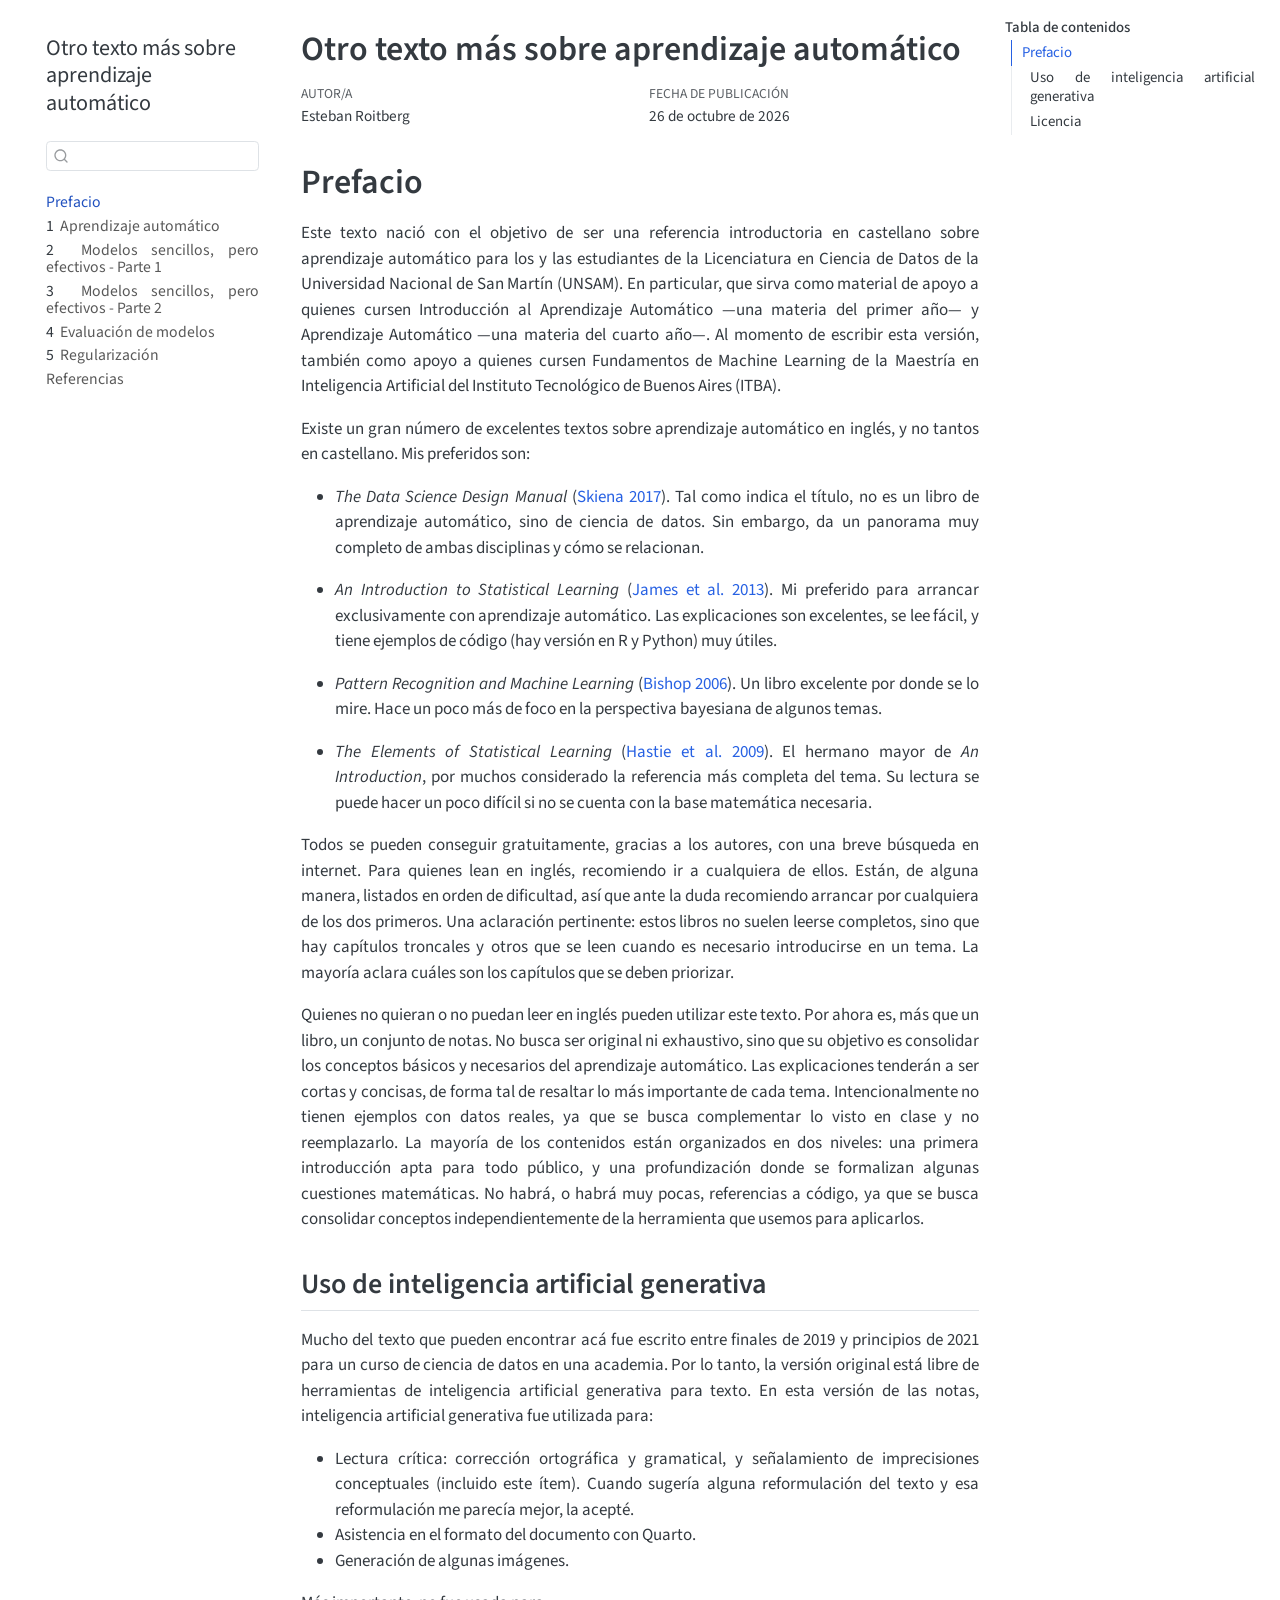
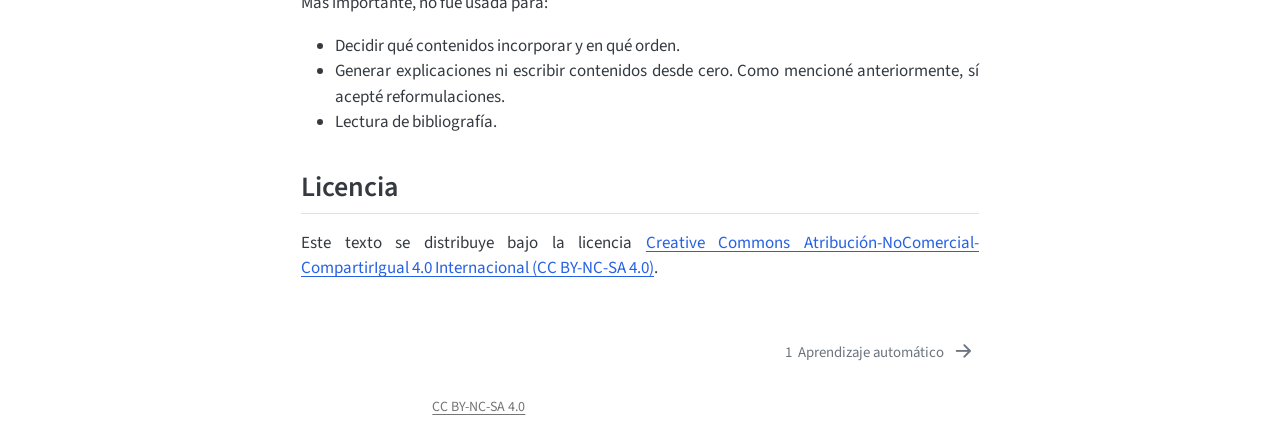
==== commit 6381a2a7: "Built site for gh-pages" ====
--- a/index.html
+++ b/index.html
@@ -165,6 +165,12 @@
 </li>
         <li class="sidebar-item">
   <div class="sidebar-item-container"> 
+  <a href="./05-regularizacion.html" class="sidebar-item-text sidebar-link">
+ <span class="menu-text"><span class="chapter-number">5</span>&nbsp; <span class="chapter-title">Regularización</span></span></a>
+  </div>
+</li>
+        <li class="sidebar-item">
+  <div class="sidebar-item-container"> 
   <a href="./references.html" class="sidebar-item-text sidebar-link">
  <span class="menu-text">Referencias</span></a>
   </div>
@@ -209,7 +215,7 @@
     <div>
     <div class="quarto-title-meta-heading">Fecha de publicación</div>
     <div class="quarto-title-meta-contents">
-      <p class="date">20 de octubre de 2026</p>
+      <p class="date">26 de octubre de 2026</p>
     </div>
   </div>
   
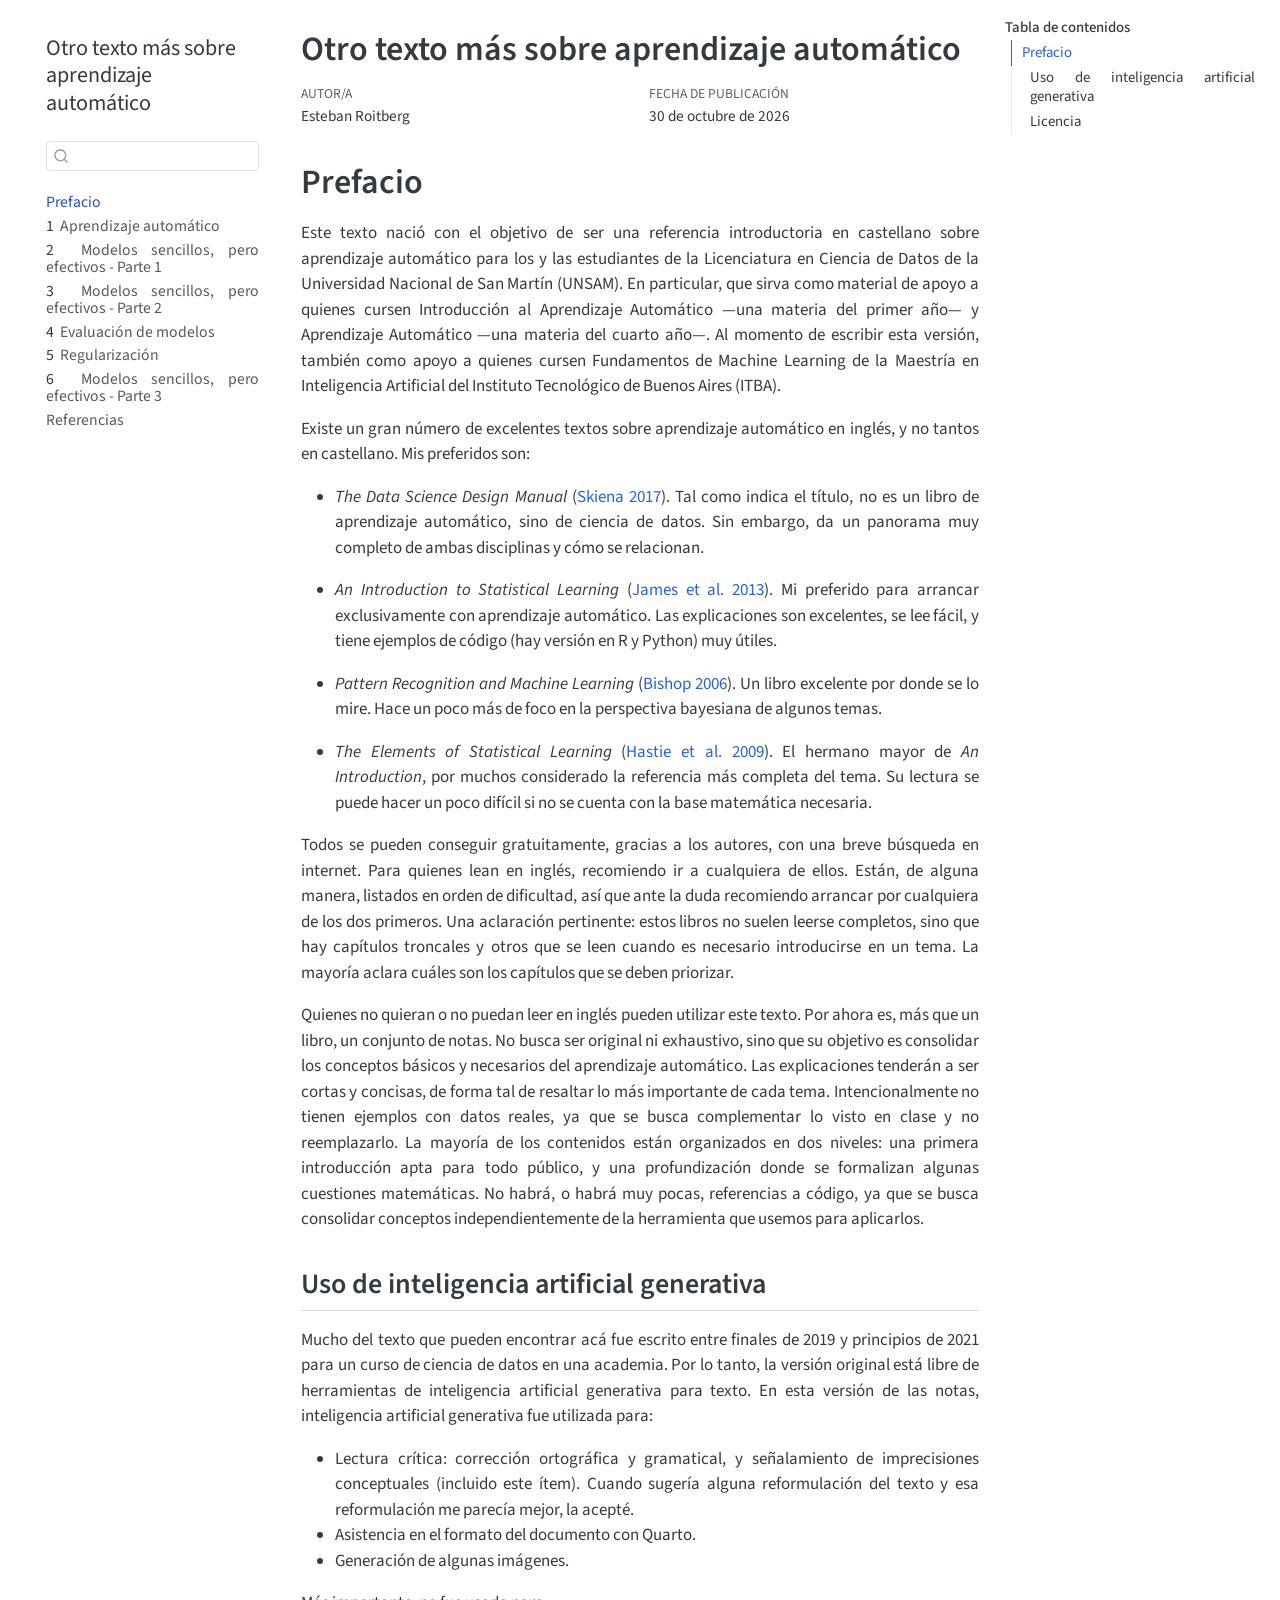
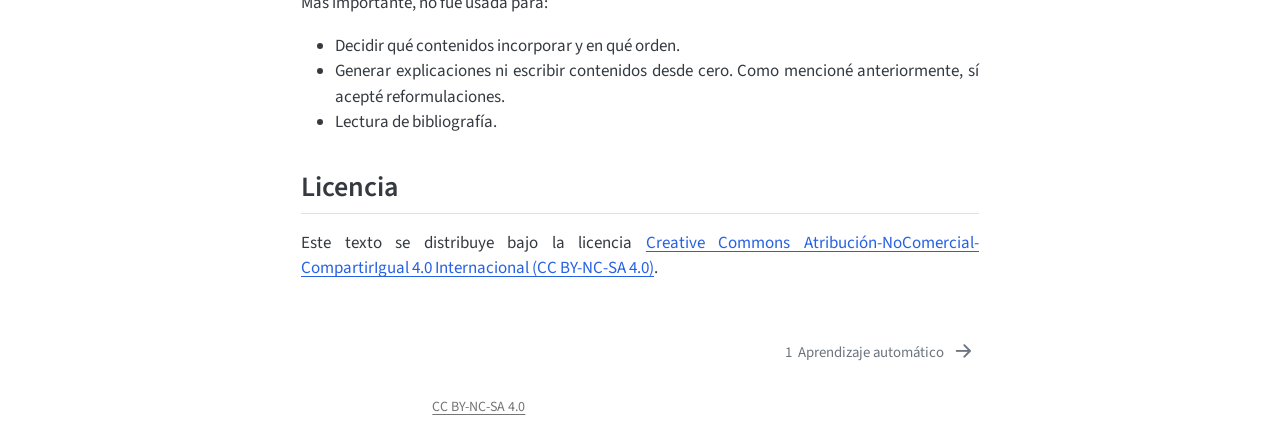
==== commit e4190b5f: "Built site for gh-pages" ====
--- a/index.html
+++ b/index.html
@@ -171,6 +171,12 @@
 </li>
         <li class="sidebar-item">
   <div class="sidebar-item-container"> 
+  <a href="./06-modelos-sencillos-regresion-logistica.html" class="sidebar-item-text sidebar-link">
+ <span class="menu-text"><span class="chapter-number">6</span>&nbsp; <span class="chapter-title">Modelos sencillos, pero efectivos - Parte 3</span></span></a>
+  </div>
+</li>
+        <li class="sidebar-item">
+  <div class="sidebar-item-container"> 
   <a href="./references.html" class="sidebar-item-text sidebar-link">
  <span class="menu-text">Referencias</span></a>
   </div>
@@ -215,7 +221,7 @@
     <div>
     <div class="quarto-title-meta-heading">Fecha de publicación</div>
     <div class="quarto-title-meta-contents">
-      <p class="date">26 de octubre de 2026</p>
+      <p class="date">30 de octubre de 2026</p>
     </div>
   </div>
   
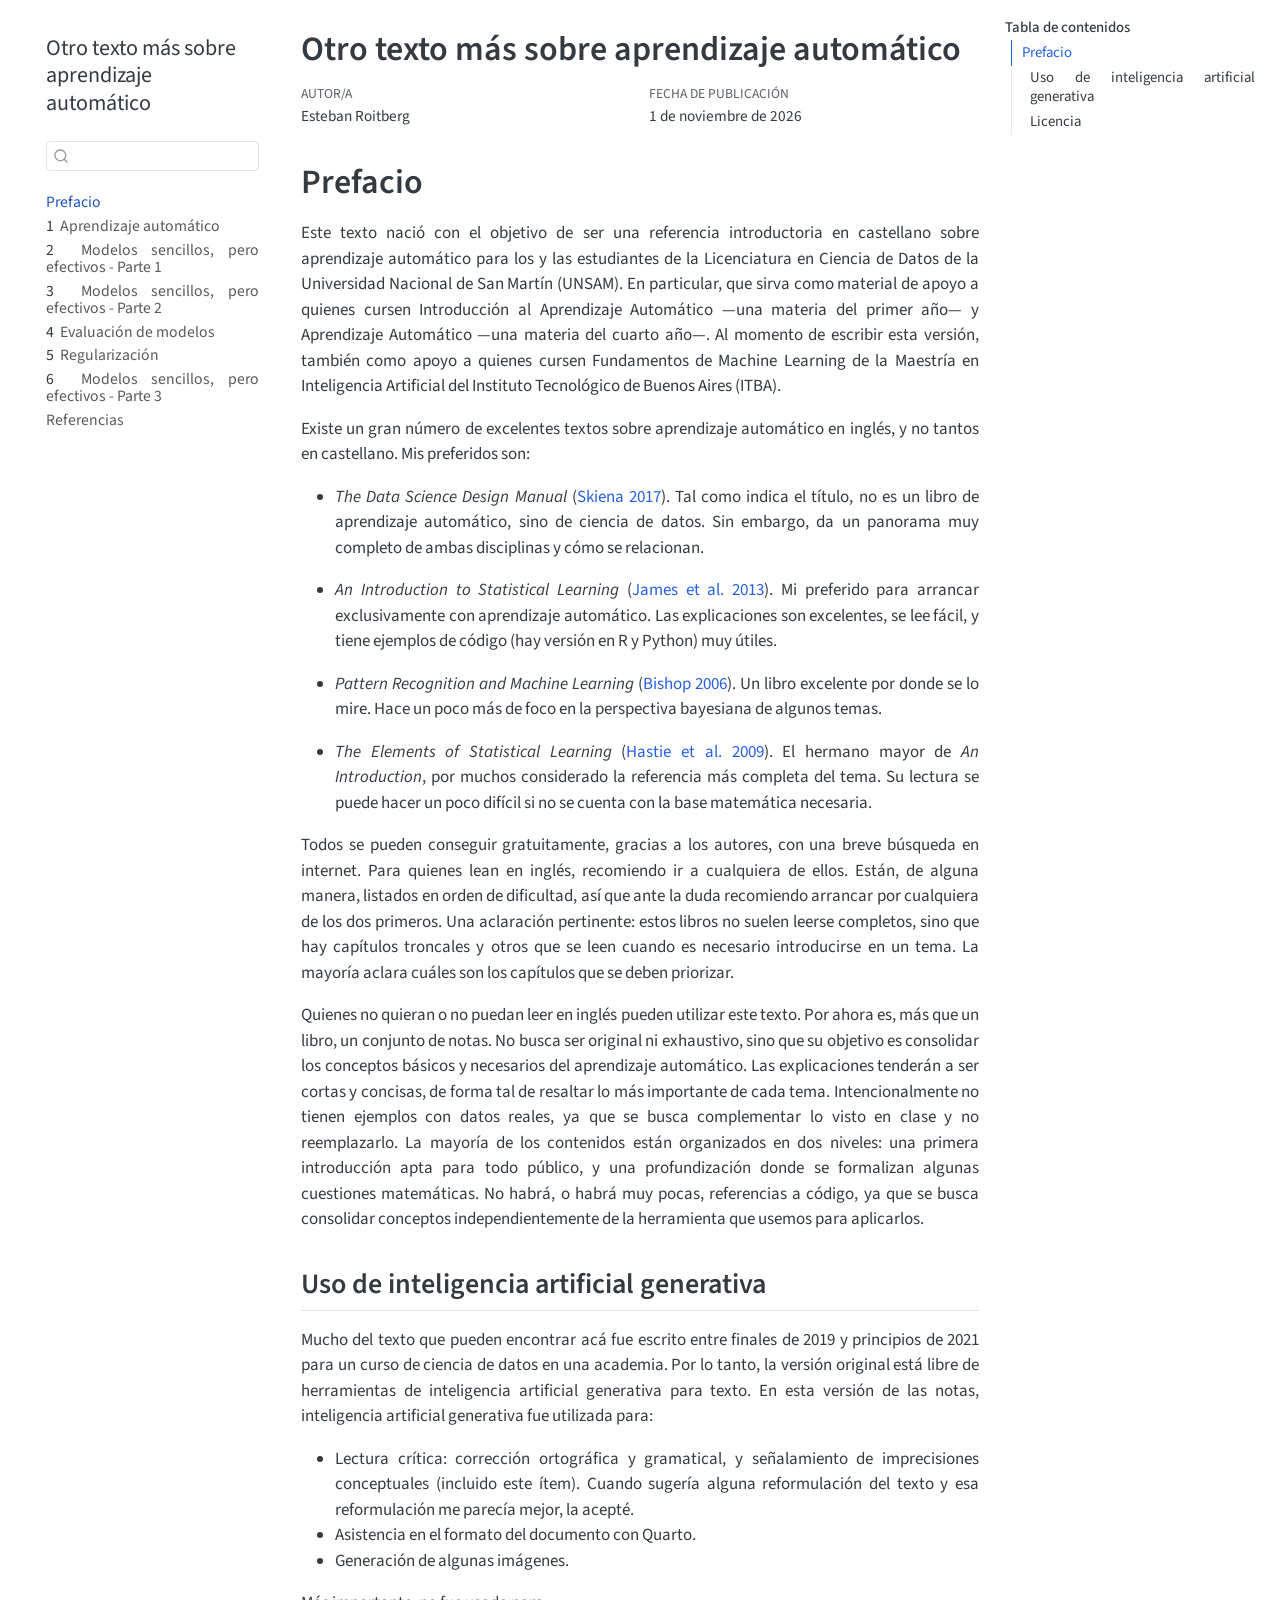
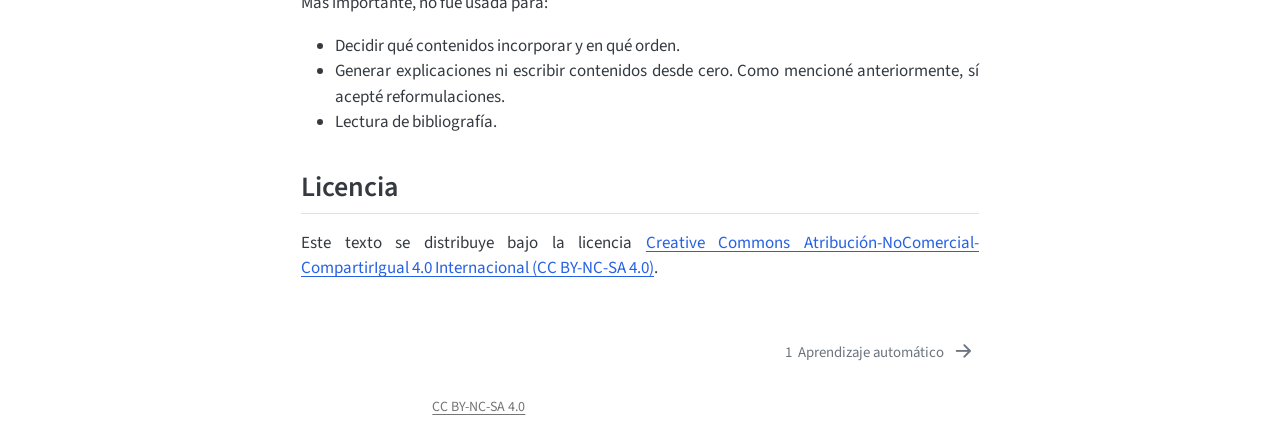
==== commit 91e60877: "Built site for gh-pages" ====
--- a/index.html
+++ b/index.html
@@ -221,7 +221,7 @@
     <div>
     <div class="quarto-title-meta-heading">Fecha de publicación</div>
     <div class="quarto-title-meta-contents">
-      <p class="date">30 de octubre de 2026</p>
+      <p class="date">1 de noviembre de 2026</p>
     </div>
   </div>
   
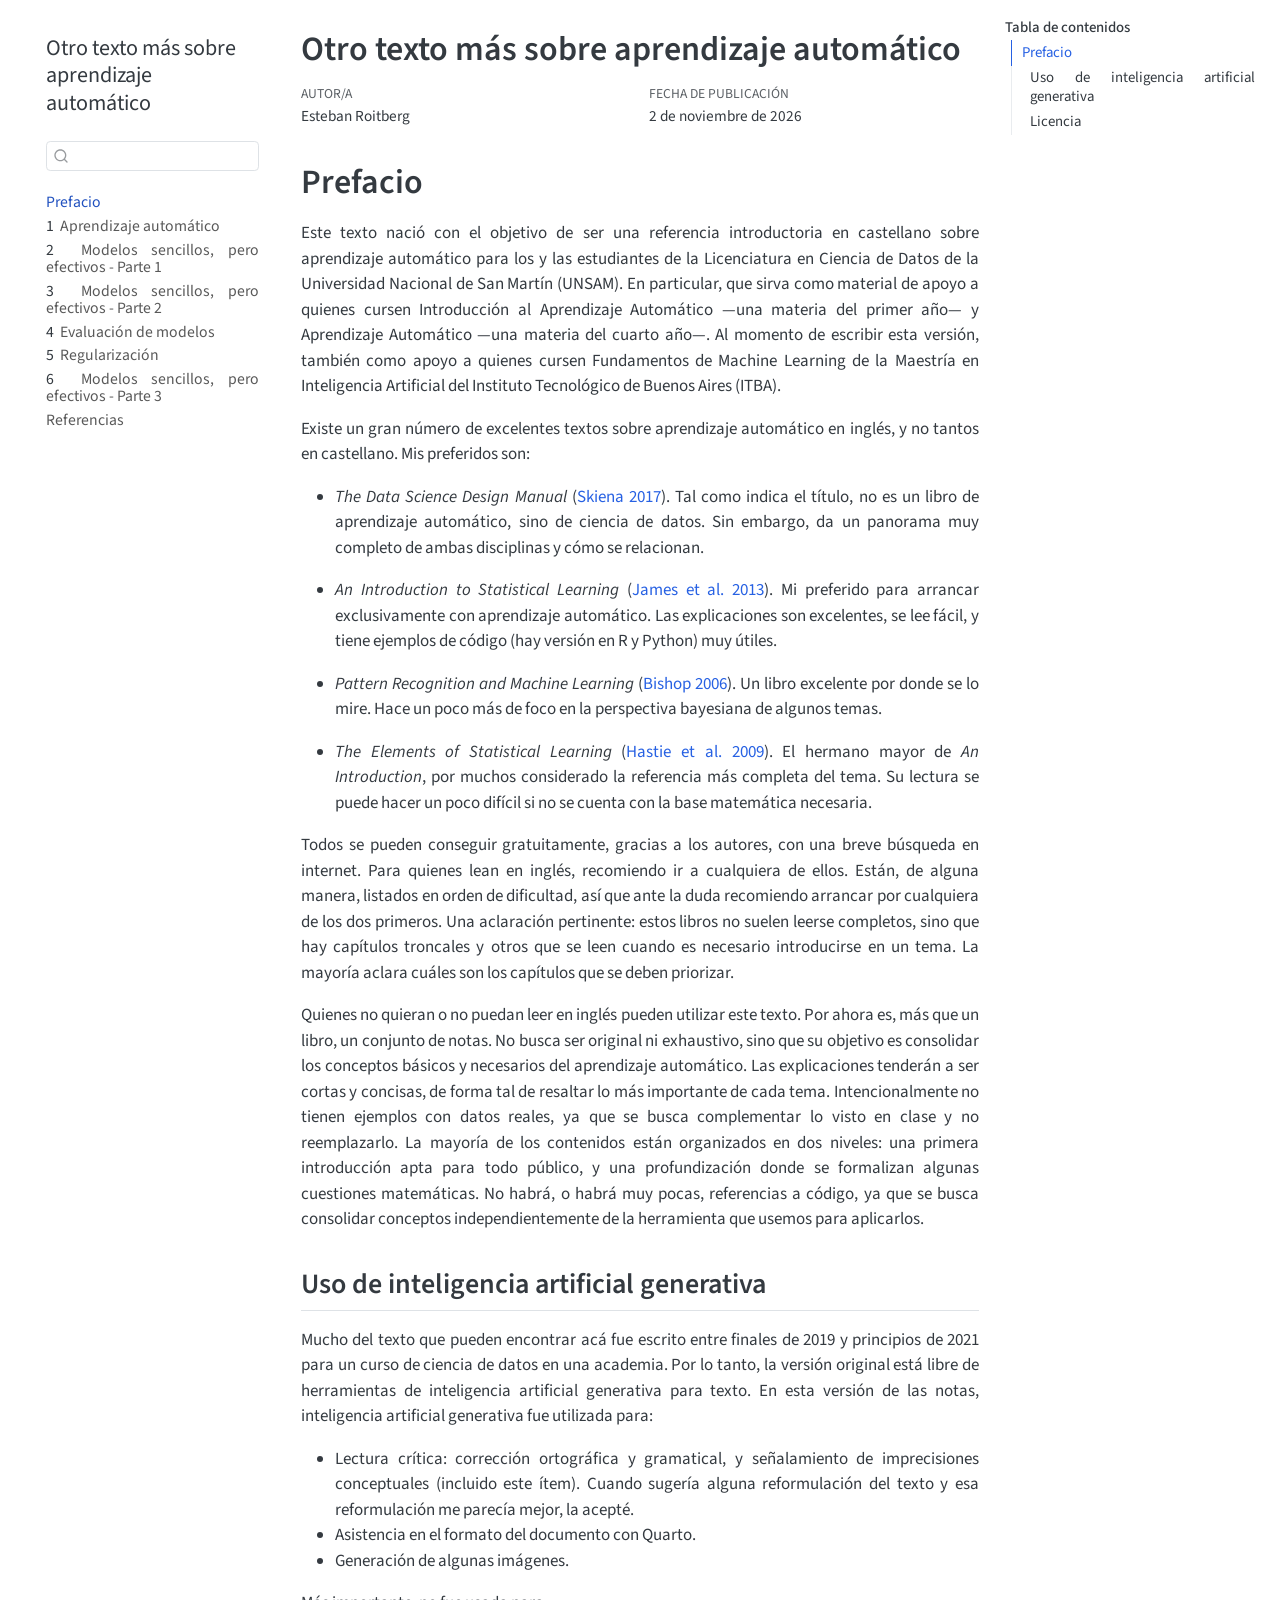
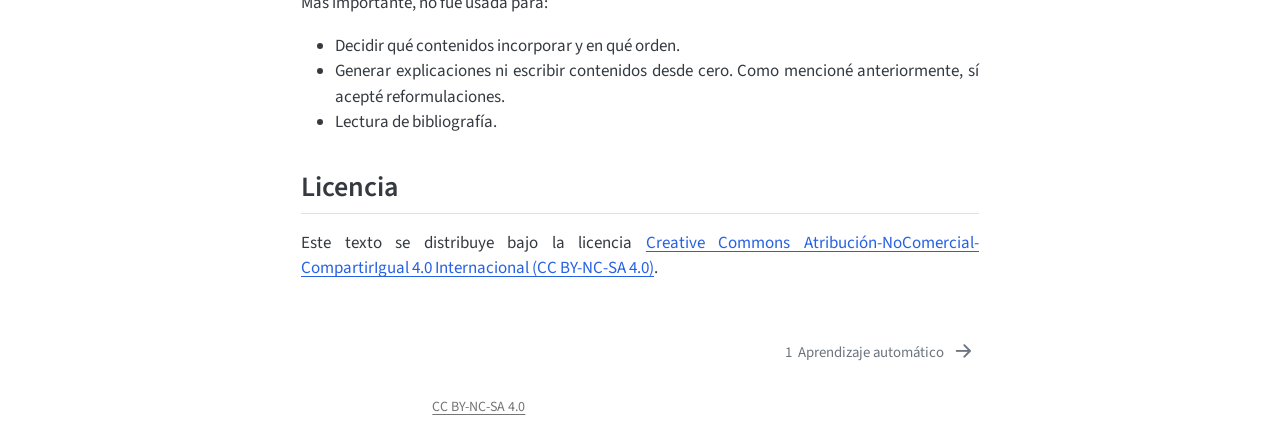
==== commit 17e42d3a: "Built site for gh-pages" ====
--- a/index.html
+++ b/index.html
@@ -221,7 +221,7 @@
     <div>
     <div class="quarto-title-meta-heading">Fecha de publicación</div>
     <div class="quarto-title-meta-contents">
-      <p class="date">1 de noviembre de 2026</p>
+      <p class="date">2 de noviembre de 2026</p>
     </div>
   </div>
   
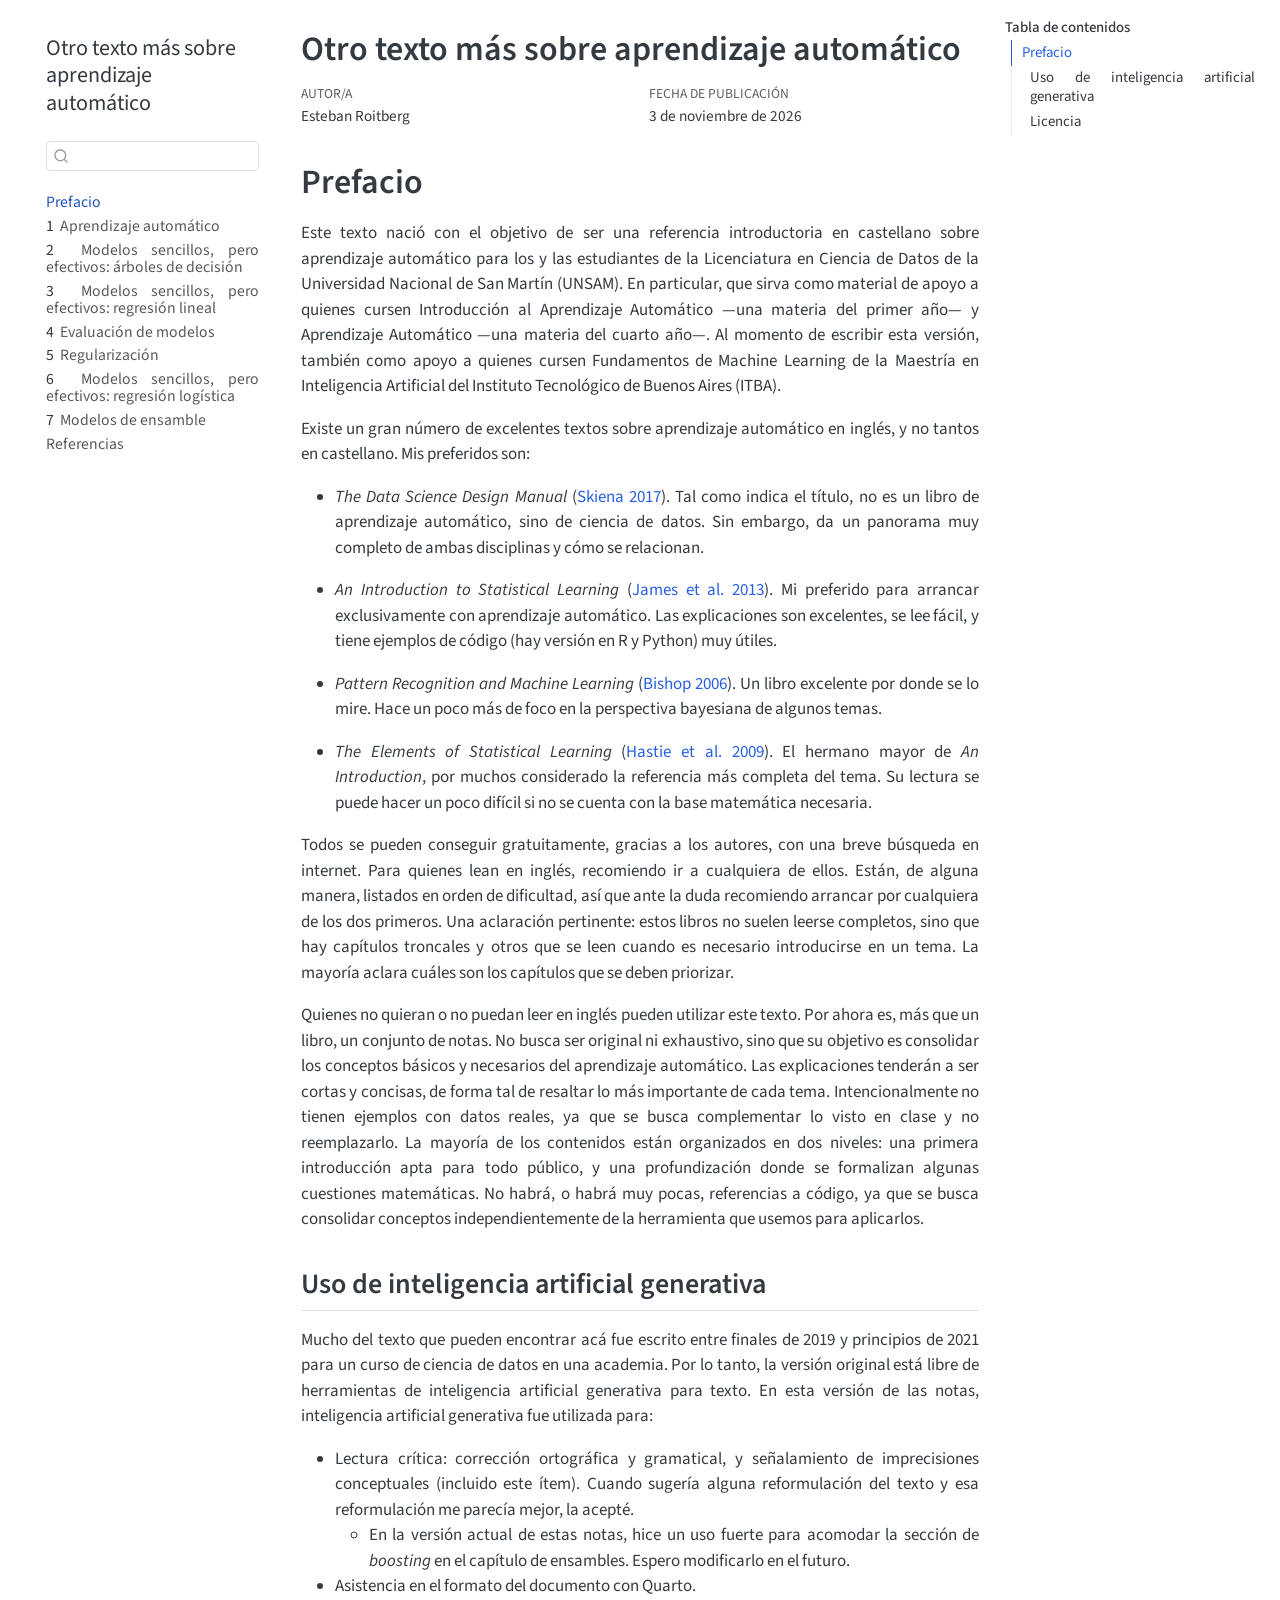
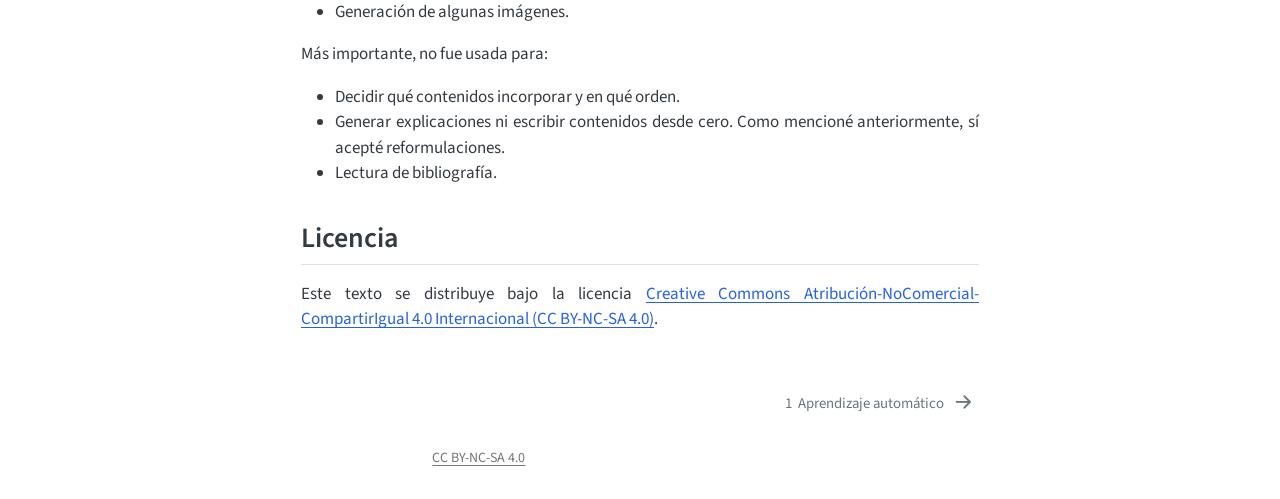
==== commit 1344a488: "Built site for gh-pages" ====
--- a/index.html
+++ b/index.html
@@ -148,13 +148,13 @@
         <li class="sidebar-item">
   <div class="sidebar-item-container"> 
   <a href="./02-modelos-sencillos-arboles.html" class="sidebar-item-text sidebar-link">
- <span class="menu-text"><span class="chapter-number">2</span>&nbsp; <span class="chapter-title">Modelos sencillos, pero efectivos - Parte 1</span></span></a>
+ <span class="menu-text"><span class="chapter-number">2</span>&nbsp; <span class="chapter-title">Modelos sencillos, pero efectivos: árboles de decisión</span></span></a>
   </div>
 </li>
         <li class="sidebar-item">
   <div class="sidebar-item-container"> 
   <a href="./03-modelos-sencillos-regresion-lineal.html" class="sidebar-item-text sidebar-link">
- <span class="menu-text"><span class="chapter-number">3</span>&nbsp; <span class="chapter-title">Modelos sencillos, pero efectivos - Parte 2</span></span></a>
+ <span class="menu-text"><span class="chapter-number">3</span>&nbsp; <span class="chapter-title">Modelos sencillos, pero efectivos: regresión lineal</span></span></a>
   </div>
 </li>
         <li class="sidebar-item">
@@ -172,7 +172,13 @@
         <li class="sidebar-item">
   <div class="sidebar-item-container"> 
   <a href="./06-modelos-sencillos-regresion-logistica.html" class="sidebar-item-text sidebar-link">
- <span class="menu-text"><span class="chapter-number">6</span>&nbsp; <span class="chapter-title">Modelos sencillos, pero efectivos - Parte 3</span></span></a>
+ <span class="menu-text"><span class="chapter-number">6</span>&nbsp; <span class="chapter-title">Modelos sencillos, pero efectivos: regresión logística</span></span></a>
+  </div>
+</li>
+        <li class="sidebar-item">
+  <div class="sidebar-item-container"> 
+  <a href="./07-modelos-de-ensamble.html" class="sidebar-item-text sidebar-link">
+ <span class="menu-text"><span class="chapter-number">7</span>&nbsp; <span class="chapter-title">Modelos de ensamble</span></span></a>
   </div>
 </li>
         <li class="sidebar-item">
@@ -221,7 +227,7 @@
     <div>
     <div class="quarto-title-meta-heading">Fecha de publicación</div>
     <div class="quarto-title-meta-contents">
-      <p class="date">2 de noviembre de 2026</p>
+      <p class="date">3 de noviembre de 2026</p>
     </div>
   </div>
   
@@ -241,6 +247,9 @@
 
 PENDIENTES:
 - ¿Hacer que la figura de la intro sobre clasificación y frontersa, y la de árboles compartan puntos?
+- Como se lee esto (cada nota practicamente independiente)
+- Contacto
+- No permitir entrenamiento de IAs con este texto
 -->
 <p>Este texto nació con el objetivo de ser una referencia introductoria en castellano sobre aprendizaje automático para los y las estudiantes de la Licenciatura en Ciencia de Datos de la Universidad Nacional de San Martín (UNSAM). En particular, que sirva como material de apoyo a quienes cursen Introducción al Aprendizaje Automático —una materia del primer año— y Aprendizaje Automático —una materia del cuarto año—. Al momento de escribir esta versión, también como apoyo a quienes cursen Fundamentos de Machine Learning de la Maestría en Inteligencia Artificial del Instituto Tecnológico de Buenos Aires (ITBA).</p>
 <p>Existe un gran número de excelentes textos sobre aprendizaje automático en inglés, y no tantos en castellano. Mis preferidos son:</p>
@@ -256,7 +265,10 @@
 <h2 class="anchored" data-anchor-id="uso-de-inteligencia-artificial-generativa">Uso de inteligencia artificial generativa</h2>
 <p>Mucho del texto que pueden encontrar acá fue escrito entre finales de 2019 y principios de 2021 para un curso de ciencia de datos en una academia. Por lo tanto, la versión original está libre de herramientas de inteligencia artificial generativa para texto. En esta versión de las notas, inteligencia artificial generativa fue utilizada para:</p>
 <ul>
-<li>Lectura crítica: corrección ortográfica y gramatical, y señalamiento de imprecisiones conceptuales (incluido este ítem). Cuando sugería alguna reformulación del texto y esa reformulación me parecía mejor, la acepté.</li>
+<li>Lectura crítica: corrección ortográfica y gramatical, y señalamiento de imprecisiones conceptuales (incluido este ítem). Cuando sugería alguna reformulación del texto y esa reformulación me parecía mejor, la acepté.
+<ul>
+<li>En la versión actual de estas notas, hice un uso fuerte para acomodar la sección de <em>boosting</em> en el capítulo de ensambles. Espero modificarlo en el futuro.</li>
+</ul></li>
 <li>Asistencia en el formato del documento con Quarto.</li>
 <li>Generación de algunas imágenes.</li>
 </ul>
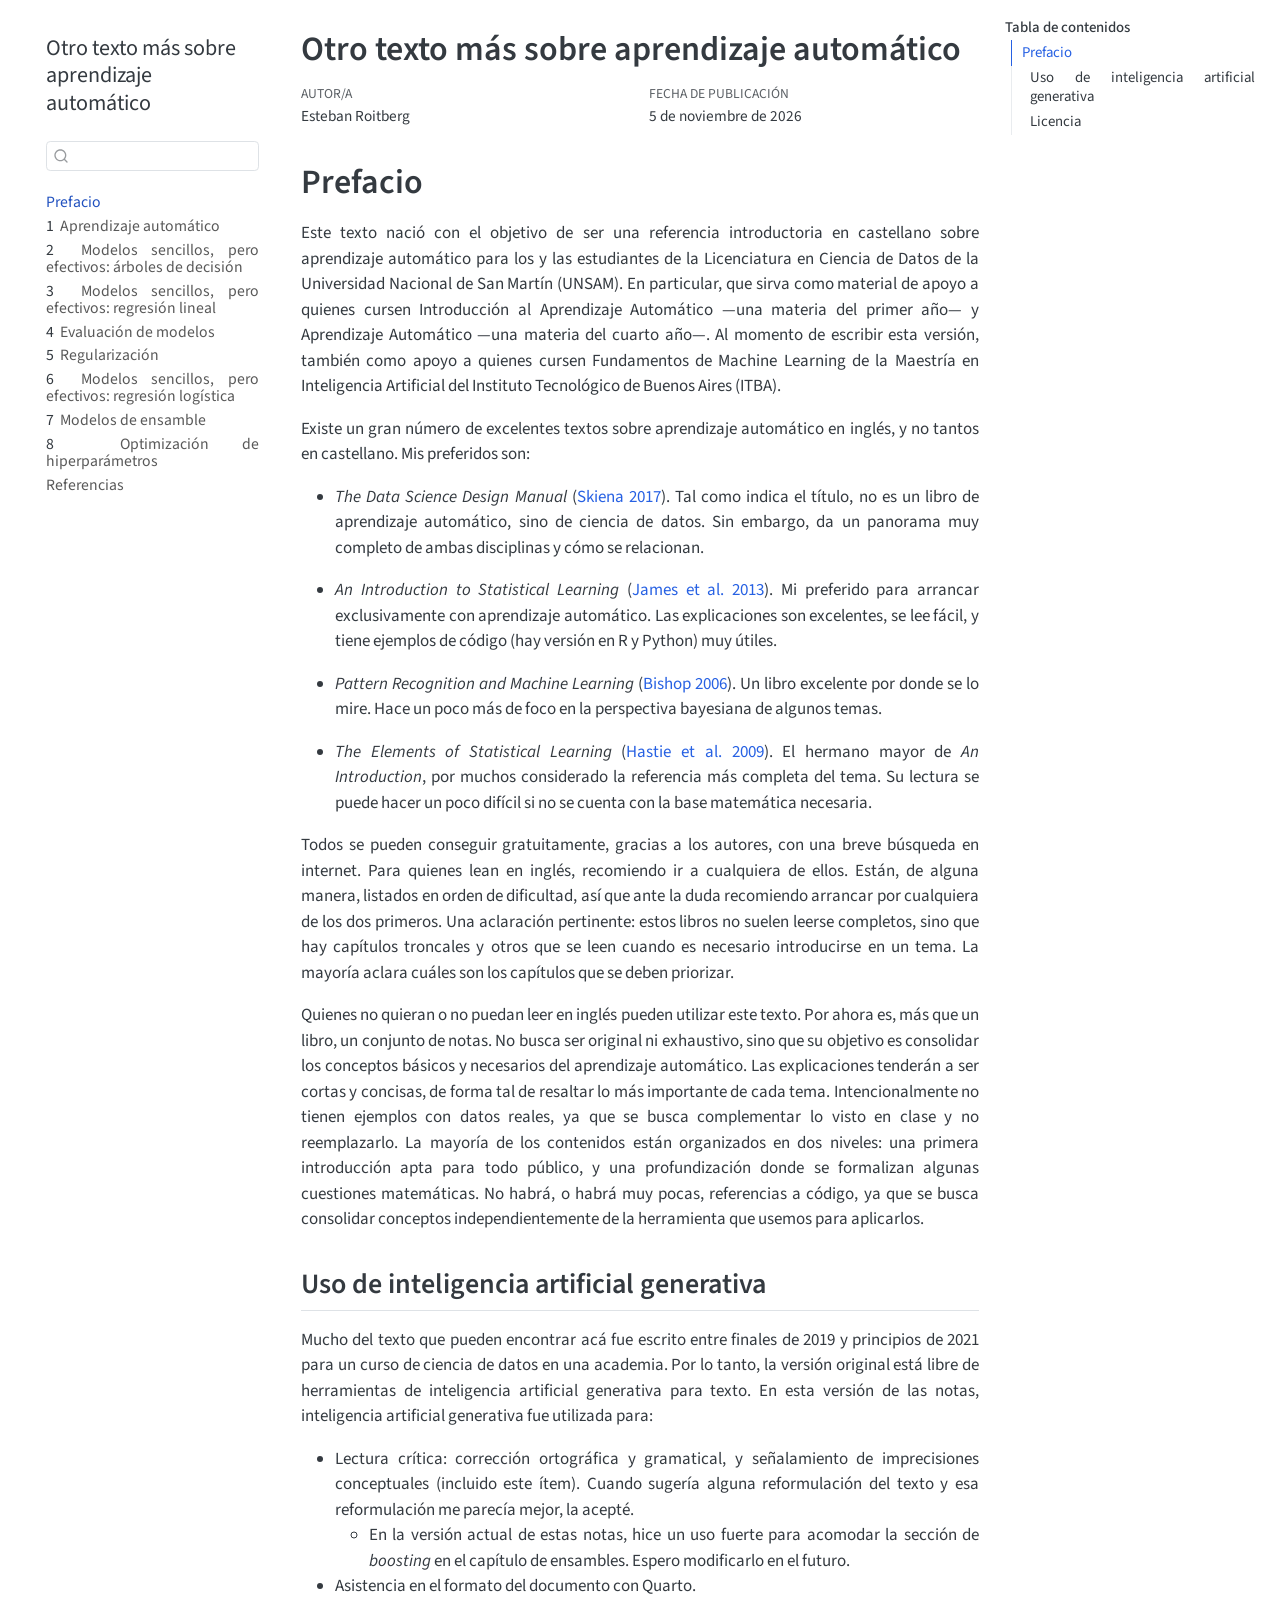
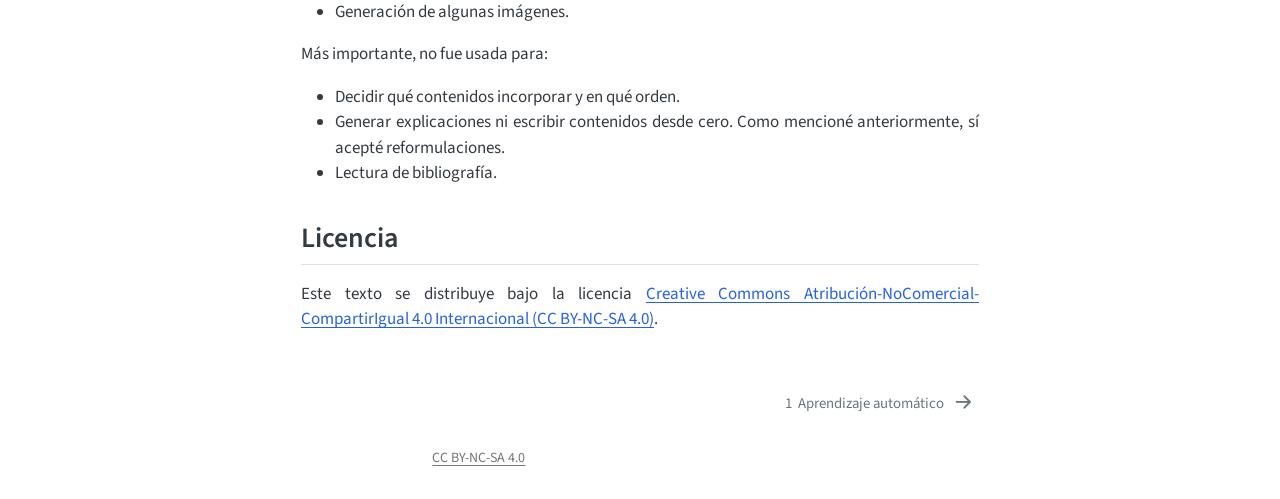
==== commit 4e3e4a4b: "Built site for gh-pages" ====
--- a/index.html
+++ b/index.html
@@ -183,6 +183,12 @@
 </li>
         <li class="sidebar-item">
   <div class="sidebar-item-container"> 
+  <a href="./08-optimizacion-de-hiperparametros.html" class="sidebar-item-text sidebar-link">
+ <span class="menu-text"><span class="chapter-number">8</span>&nbsp; <span class="chapter-title">Optimización de hiperparámetros</span></span></a>
+  </div>
+</li>
+        <li class="sidebar-item">
+  <div class="sidebar-item-container"> 
   <a href="./references.html" class="sidebar-item-text sidebar-link">
  <span class="menu-text">Referencias</span></a>
   </div>
@@ -227,7 +233,7 @@
     <div>
     <div class="quarto-title-meta-heading">Fecha de publicación</div>
     <div class="quarto-title-meta-contents">
-      <p class="date">3 de noviembre de 2026</p>
+      <p class="date">5 de noviembre de 2026</p>
     </div>
   </div>
   
@@ -250,6 +256,7 @@
 - Como se lee esto (cada nota practicamente independiente)
 - Contacto
 - No permitir entrenamiento de IAs con este texto
+- Ver de dividir el capítulo de evaluación en dos
 -->
 <p>Este texto nació con el objetivo de ser una referencia introductoria en castellano sobre aprendizaje automático para los y las estudiantes de la Licenciatura en Ciencia de Datos de la Universidad Nacional de San Martín (UNSAM). En particular, que sirva como material de apoyo a quienes cursen Introducción al Aprendizaje Automático —una materia del primer año— y Aprendizaje Automático —una materia del cuarto año—. Al momento de escribir esta versión, también como apoyo a quienes cursen Fundamentos de Machine Learning de la Maestría en Inteligencia Artificial del Instituto Tecnológico de Buenos Aires (ITBA).</p>
 <p>Existe un gran número de excelentes textos sobre aprendizaje automático en inglés, y no tantos en castellano. Mis preferidos son:</p>
